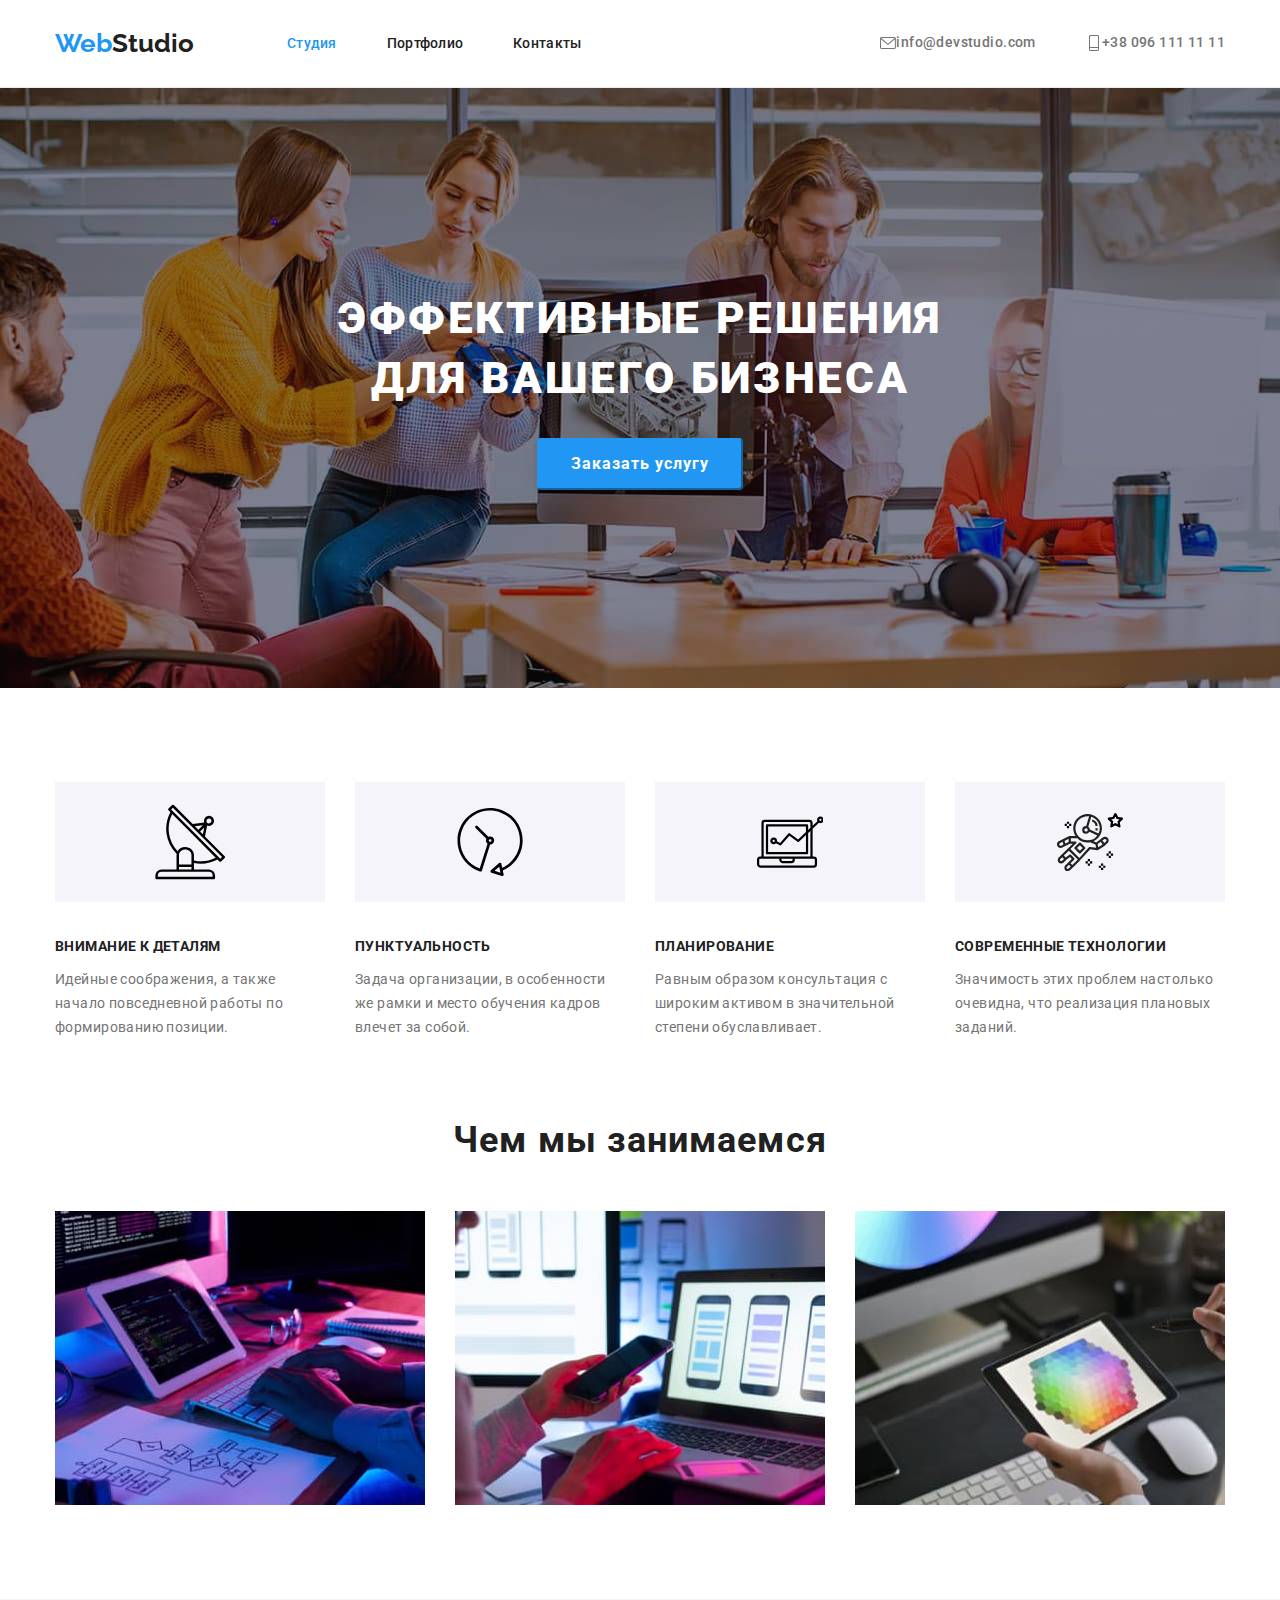
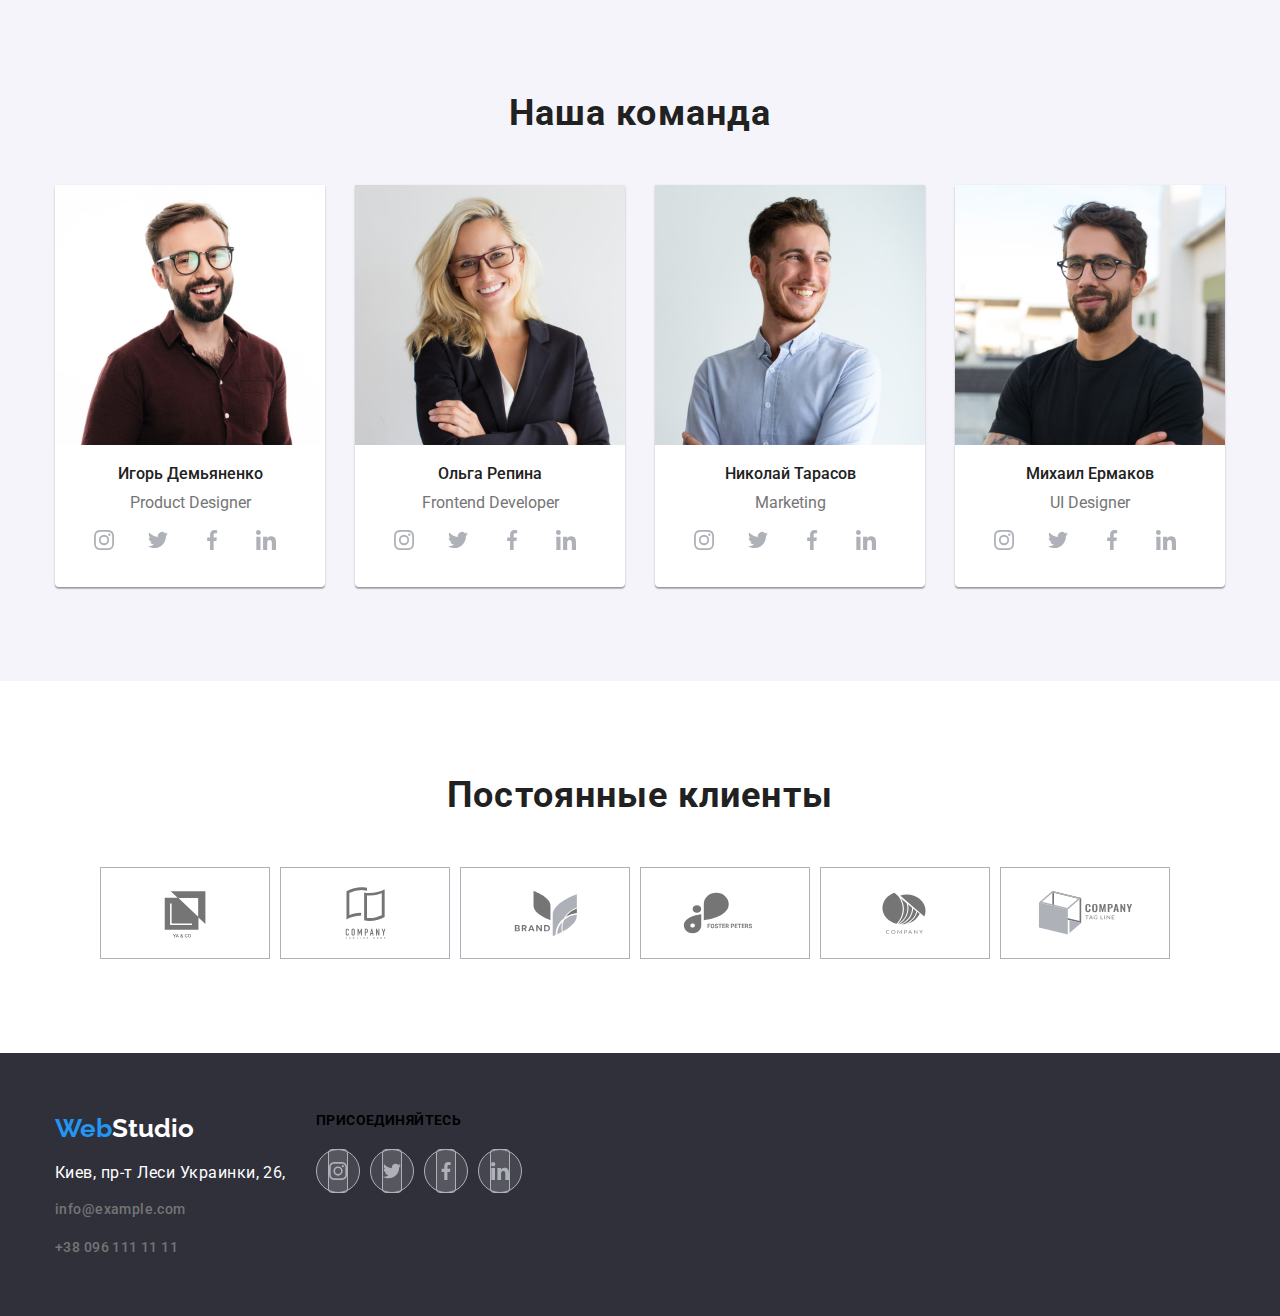
==== index.html @ 7b1c8669 "commit css" ====
<!DOCTYPE html>
<html lang="ru">

<head>
  
    <meta charset="UTF-8">
    <meta http-equiv="X-UA-Compatible" content="IE=edge">
    <meta name="viewport" content="width=>, initial-scale=1.0">
    <title>Студия</title>

    <link href="https://fonts.googleapis.com/css2?family=Raleway:wght@700&family=Roboto:wght@400;500;700;900&display=swap"
        rel="stylesheet">
    <link rel="stylesheet" href="https://cdnjs.cloudflare.com/ajax/libs/modern-normalize/1.0.0/modern-normalize.min.css">
    <link rel="stylesheet" href="./css/style.css">

</head>

<body>
                            

    <header class="header">
        <div class="container header-container">
            <nav class="nav-menu">
                <a class="logo" href=""><span class="logo-web">Web</span class="logo-st">Studio<span></a>
                <ul class="contacts contacts-top">
                    <li class="site-nav-item"> <a class="nav-list-title current" href="./index.html">Студия</a></li>
                    <li class="site-nav-item"> <a class="nav-list-title" href="./portfolio.html">Портфолио</a></li>
                    <li class="site-nav-item"> <a class="nav-list-title" href="">Контакты</a></li>
                </ul>
            </nav>
            <ul class="contacts-top">
                <li class="site-nav-item"><a class="contacts-link" href="e-mail:info@devstudio.com"><svg class="contact-icon" width="16px" height="16px"><use href="./images/symbol-defs.svg#icon-envelope-hover"></use></svg></svg>info@devstudio.com</a>
                </li>
                <li class="site-nav-item"><a class="contacts-link" href="tel:+380961111111"><svg class="contact-icon" width="16px" height="16px"><use href="./images/symbol-defs.svg#icon-phone"></use></svg> +38 096 111 11 11</a></li>
            </ul>
        </div>
    </header>

                                        
    
    <main>
        <section class="solution-col">
            <div class="overlay">
            <div class="container">
        <h1 class="solution">Эффективные решения<br> для вашего бизнеса</h1>
            <button class="btn" type="button">Заказать услугу</button>
            </div>
            </div>
        </section>
                                       

            <section class="section">
         <div class="container">
            <h2 class="visually-hidden">Наши преимущества</h2>
            <ul class="features">
                <li class="features-title"><div class="features-icon"><svg class="customers-icon" width="70" heigth="70">
                    <use href="./images/symbol-defs.svg#icon-vector">
                    </use>
                </svg></div>
                    <h3 class="features-item">Внимание к деталям</h3>
                    <p class="features-text">Идейные соображения, а также начало повседневной работы по формированию позиции.</p>
                </li>
                <li class="features-title"><div class="features-icon"><svg class="customers-icon" width="66" heigth="70">
                        <use href="./images/symbol-defs.svg#icon-vector-1">
                        </use>
                    </svg></div>
                    <h3 class="features-item">Пунктуальность</h3>
                    <p class="features-text">Задача организации, в особенности же рамки и место обучения кадров влечет за собой.</p>
                </li>
                <li class="features-title"><div class="features-icon"><svg class="customers-icon" width="66" heigth="70">
                        <use href="./images/symbol-defs.svg#icon-comp">
                        </use>
                    </svg></div>
                    <h3 class="features-item">Планирование</h3>
                    <p class="features-text">Равным образом консультация с широким активом в значительной степени обуславливает.</p>
                </li>
                <li class="features-title"><div class="features-icon"><svg class="customers-icon" width="66" heigth="70">
                        <use href="./images/symbol-defs.svg#icon-astronaut">
                        </use>
                    </svg></div>
                    <h3 class="features-item">Современные технологии</h3>
                    <p class="features-text">Значимость этих проблем настолько очевидна, что реализация плановых заданий.</p>
                </li>
            </ul>
        </div>
        </section>
        <section class="section work-section">
            <div class="container">
            <h2 class="works-main">Чем мы занимаемся</h2>
            <ul class ="work-list">
                <li class="works-item"><img src="./images/img0.jpeg" alt="картинка работа на клавиатуре" width="370"></li>
                <li class="works-item"><img src="./images/img (01).jpeg" alt="картинка с пультом" width="370"></li>
                <li class="works-item"><img src="./images/img (02).jpeg" alt="картинка с планшетом" width="370"></li>
            </ul>
            </div>
        </section>
        <section class="section team-section">
            <div class="container">
            <h2 class="team-our">Наша команда</h2>
            <ul class ="team">
                
                <li class="team-item card"><img src="./images/foto01.jpeg" alt="Игорь Демьяненко" width="270">
                    <div class="team-title-text">
                    <h3 class="team-title">Игорь Демьяненко</h3>
                    <p class="team-text">Product Designer</p>
                    <ul class="team-sotial social-list">
                        <li class="sotial-item">
                            <a href="" class="sotial-link">
                                <svg class="sotial-icon" width="20" heigth="20">
                                    <use href="./images/symbol-defs.svg#icon-instagram">
                                    </use>
                                </svg>
                            </a>
                        </li>
                        <li class="sotial-item">
                            <a href="" class="sotial-link">
                                <svg class="sotial-icon" width="20" heigth="20">
                                    <use href="./images/symbol-defs.svg#icon-twitter">
                                    </use>
                                </svg>
                            </a>
                        </li><li class="sotial-item">
                            <a href="" class="sotial-link">
                                <svg class="sotial-icon" width="20" heigth="20">
                                    <use href="./images/symbol-defs.svg#icon-facebook">
                                    </use>
                                </svg>
                            </a>
                        </li>
                        <li class="sotial-item">
                            <a href="" class="sotial-link">
                                <svg class="sotial-icon" width="20" heigth="20">
                                    <use href="./images/symbol-defs.svg#icon-linkedin">
                                    </use>
                                </svg>
                            </a>
                        </li>
                    </ul>
                    </div>
                </li>

                <li class="team-item card"><img src="./images/foto02.jpeg" alt="Ольга Репина" width="270">
                    <div class="team-title-text">
                    <h3 class="team-title">Ольга Репина</h3>
                    <p class="team-text">Frontend Developer</p>

                    <ul class="team-sotial list social-list">
                        <li class="sotial-item">
                            <a href="" class="sotial-link">
                                <svg class="sotial-icon" width="20" heigth="20">
                                    <use href="./images/symbol-defs.svg#icon-instagram"></use>
                                </svg>
                            </a>
                        </li>
                        <li class="sotial-item">
                            <a href="" class="sotial-link">
                                <svg class="sotial-icon" width="20" heigth="20">
                                    <use href="./images/symbol-defs.svg#icon-twitter"></use></svg>
                            </a>
                        </li>
                        <li class="sotial-item">
                            <a href="" class="sotial-link">
                                <svg class="sotial-icon" width="20" heigth="20">
                                    <use href="./images/symbol-defs.svg#icon-facebook"></use></svg>
                            </a>
                        </li>
                        <li class="sotial-item">
                            <a href="" class="sotial-link">
                                <svg class="sotial-icon" width="20" heigth="20">
                                    <use href="./images/symbol-defs.svg#icon-linkedin"></use></svg>
                            </a>
                        </li>
                    </ul>
                    </div>
                    </li>
                </li>

                <li class="team-item card"><img src="./images/foto03.jpeg" alt="Николай Тарасов" width="270">
                    <div class="team-title-text">
                    <h3 class="team-title">Николай Тарасов</h3>
                    <p class="team-text">Marketing</p>
                    <ul class="team-sotial list social-list">
                        <li class="sotial-item">
                            <a href="" class="sotial-link">
                                <svg class="sotial-icon" width="20" heigth="20">
                                    <use href="./images/symbol-defs.svg#icon-instagram"></use></svg>
                            </a>
                        </li>
                        <li class="sotial-item">
                            <a href="" class="sotial-link">
                                <svg class="sotial-icon" width="20" heigth="20">
                                    <use href="./images/symbol-defs.svg#icon-twitter">
                                    </use>
                                </svg>
                            </a>
                        </li>
                        <li class="sotial-item">
                            <a href="" class="sotial-link">
                                <svg class="sotial-icon" width="20" heigth="20">
                                    <use href="./images/symbol-defs.svg#icon-facebook">
                                    </use>
                                </svg>
                            </a>
                        </li>
                        <li class="sotial-item">
                            <a href="" class="sotial-link">
                                <svg class="sotial-icon" width="20" heigth="20">
                                    <use href="./images/symbol-defs.svg#icon-linkedin">
                                    </use>
                                </svg>
                            </a>
                        </li>
                    </ul>
                    </div>
                    </li>
                        
                <li class="team-item card"><img src="./images/foto04.jpeg" alt="Михаил Ермаков" width="270">
                    <div class="team-title-text">
                    <h3 class="team-title">Михаил Ермаков</h3>
                    <p class="team-text">UI Designer</p>
                    <ul class="team-sotial list social-list">
                        <li class="sotial-item">
                            <a href="" class="sotial-link">
                                <svg class="sotial-icon" width="20" heigth="20">
                                    <use href="./images/symbol-defs.svg#icon-instagram">
                                    </use>
                                </svg>
                            </a>
                        </li>
                        <li class="sotial-item">
                            <a href="" class="sotial-link">
                                <svg class="sotial-icon" width="20" heigth="20">
                                    <use href="./images/symbol-defs.svg#icon-twitter">
                                    </use>
                                </svg>
                            </a>
                        </li>
                        <li class="sotial-item">
                            <a href="" class="sotial-link">
                                <svg class="sotial-icon" width="20" heigth="20">
                                    <use href="./images/symbol-defs.svg#icon-facebook">
                                    </use>
                                </svg>
                            </a>
                        </li>
                        <li class="sotial-item">
                            <a href="" class="sotial-link">
                                <svg class="sotial-icon" width="20" heigth="20">
                                    <use href="./images/symbol-defs.svg#icon-linkedin">
                                    </use>
                                </svg>
                            </a>
                        </li>
                    </ul>
                    </div>
                    </li>
                </li>
                 </ul>
            </div>
        </section>

                                    

        <section class="section">
            <div class="container">
                <h2 class="customers-title">Постоянные клиенты</h2>
            <ul class="customers-list">
       <li class="customers-item">
                <a href="" class="customers-link">
                    <svg class="customers-icon" width="106" heigth="60">
                        <use href="./images/symbol-defs.svg#icon-logo">
                        </use>
                    </svg>
                </a>
            </li>
    <li class="customers-item">
        <a href="" class="customers-link">
            <svg class="customers-icon" width="106" heigth="60">
                <use href="./images/symbol-defs.svg#icon-logo-5">
                </use>
            </svg>
        </a>
    </li>
            <li class="customers-item">
                <a href="" class="customers-link">
                    <svg class="costomers-icon" width="106" height="60">
                        <use href="./images/symbol-defs.svg#icon-logo-2"></use>
                    </svg>
                </a>
            </li>
        </li>
        <li class="customers-item">
                            <a href="" class="customers-link">
                                <svg class="customers-icon" width="106" heigth="60">
                                    <use href="./images/symbol-defs.svg#icon-logo-3">
                                    </use>
                                </svg>
                            </a>
                        </li>
                        <li class="customers-item">
                            <a href="" class="customers-link">
                                <svg class="customers-icon" width="106" heigth="60">
                                    <use href="./images/symbol-defs.svg#icon-logo-4">
                                    </use>
                                </svg>
                            </a>
                        </li>
                        <li class="customers-item">
                            <a href="" class="customers-link">
                                <svg class="customers-icon" width="106" heigth="60">
                                    <use href="./images/symbol-defs.svg#icon-logo-1">
                                    </use>
                                </svg>
                            </a>
                        </li>
                       
                    </ul>
                    </div>
                    </li>
                </li>
                 </ul>
        </li>
        
        </li>
        
        </li>
            </ul>
        </div>
    </section>
    </main>
                                         

 <footer class="footer">
        <div class="container footer-section">
            <div>
            <a class="logo-bottom" href=""><span class="logo-web">Web</span><span class="logo-st">Studio</span></a>
        <address>
        <ul>
            <li class="logo-booton-adress"><a class="contacts-address" href="Киев, пр-т Леси Украинки, 26">Киев, пр-т Леси Украинки, 26,</a></li>
            <li class="logo-booton-adress"><a class="contacts-link" href="mailto:info@example.com">info@example.com</a></li>
            <li class="logo-booton-adress"><a class="contacts-tel"href="tel:+38096111111">+38 096 111 11 11</a></li>
        </ul>
        </address>
        </div>
        <div class="join">
                <h3 class="join-p">присоединяйтесь</h3>
            <ul class="join-list">
                <li class="join-item">
                    <a href="./index.html" class="join-link">
                        <svg class="join-icon" width="20" heigth="20">
                            <use href="./images/symbol-defs.svg#icon-instagram">
                            </use>
                        </svg>
                    </a>
                </li>
                <li class="join-item">
                    <a href="./index.html" class="join-link">
                        <svg class="join-icon" width="20" heigth="20">
                            <use href="./images/symbol-defs.svg#icon-twitter">
                            </use>
                        </svg>
                    </a>
                </li>
                <li class="join-item">
                    <a href="./index.html" class="join-link">
                        <svg class="join-icon" width="20" heigth="20">
                            <use href="./images/symbol-defs.svg#icon-facebook">
                            </use>
                        </svg>
                    </a>
                </li>
                <li class="join-item">
                    <a href="./index.html" class="join-link">
                        <svg class="join-icon" width="20" heigth="20">
                            <use href="./images/symbol-defs.svg#icon-linkedin">
                            </use>
                        </svg>
                    </a>
                </li>
            </ul>
        </div>
        </div>
    </footer>
</body>

</html>
---- css/style.css ----
:root {
  --main-text-color: #757575;
  --main-bg-color: #ffffff;
  --accent-color: #2196f3;
  --main-title-color: #212121;
}
body {
  font-family: 'Roboto', sans-serif;
}
p,
h1,
h2,
h3,
h4,
h5,
h6 {
  margin: 0;
}
p {
  color: #757575;
  margin-bottom: 0;
}
h3 {
  font-size: 700;
  color: #212121;
  margin-bottom: 0;
}
ul {
  list-style: none;
  margin: 0;
  padding: 0;
}
button {
  cursor: pointer;
}
img {
  display: block;
  max-width: 100%;
  height: auto;
}
a {
  text-decoration: none;
}
li {
  list-style: none;
}
address {
  font-style: normal;
}
.section {
  padding-top: 94px;
  padding-bottom: 94px;
}
.visually-hidden {
  position: absolute;
  width: 1px;
  height: 1px;
  margin: -1px;
  border: 0;
  padding: 0;
  white-space: nowrap;
  clip-path: inset(100%);
  clip: rect(0 0 0 0);
  overflow: hidden;
}
.container {
  width: 1200px;
  padding-left: 15px;
  padding-right: 15px;
  margin: 0 auto;
}
.logo {
  display: block;
  margin-right: 93px;
  padding-bottom: 32px 0;
  font-family: 'Raleway', normal;
  font-weight: 700;
  font-size: 26px;
  line-height: 1.19;
  color: var(--main-title-color);
}
.logo-web {
  font-weight: 700;
  font-size: 26px;
  line-height: 1.19;
  color: var(--accent-color);
  font-family: 'Raleway', normal;
}
.logo-st {
  font-weight: 700;
  font-size: 26px;
  line-height: 1.19;
  color: var(--accent-color);
  font-family: 'Raleway', normal;
  color: var(--main-bg-color);
}
.logo-list-title {
  font-weight: 500;
  font-size: 14px;
  line-height: ;
  color: var(--main-text-color);
}
.logo-booton{
  margin-top: 20px;
}
.logo-booton-adress{
  margin-top: 20px;
}
.footer{
  align-items: baseline;
}
.footer-contacts {
  color: var(--main-text-color);
  background: #2f303a;
}
.footer-section {
display: flex;
}
.contacts {
  box-sizing: border-box;
  color: var(--main-text-color);
  font-weight: 500;
  font-size: 14px;
  line-height: 1.7;
}
.contacts:hover {
  color: var(--main-text-color);
}
.contacts:focus {
  color: var(--main-bg-color);
}
.contacts-address {
  font-size: 14pxg
  line-height: 1.7;
  letter-spacing: 0.03em;
  color: var(--main-bg-color);
}
.contacts-link {
   display: flex;
  margin-left: auto;
  list-style: none;
  font-weight: 500;
  font-size: 14px;
  line-height: 1.14;
  letter-spacing: 0.03em;
  color: var(--main-text-color);
}
.contacts-link:hover {
  color: var(--accent-color);
  
}
.contacts-link .contacts-icon:hover{
  color: var(--accent-color)
}
.contacts-link-top{
  font-weight: 500;
  font-size: 14px;
  line-height: 1.14;
  letter-spacing: 0.03em;
  color: var(--main-text-color);
}
.contacts-link-top:hover{
color: var(--accent-color);
}
.contacts-link-top{
  width: 16px;
  height: 12px;
  display: block;
  margin-left:10px;
  display: inline-flex;
  justify-content:start;

}
.contacts-tel{
  font-weight: 500;
  font-size: 14px;
  line-height: 1.14;
  letter-spacing: 0.03em;
  color: var(--main-text-color);
}
.contacts-tel:hover{
  color: var(--accent-color);
}
.contacts-tel-top{
  font-weight: 500;
  font-size: 14px;
  line-height: 1.14;
  letter-spacing: 0.03em;
  color: var(--main-text-color);
}
.contacts-tel-top:hover{
  color: var(--accent-color);
}
.contacts-tel-top{
  content: "";
  width: 20px;
  height: 20px;
  display: inline-flex;

}
.contacts-top {
  margin-left: auto;
  display: flex;
  align-items: center;
}
.contacts-item {
  margin-right: 50px;
  font-weight: 500;
  font-size: 14px;
  line-height: 1.14;
  letter-spacing: 0.02em;
  color: var(--main-title-color);
}
.contacts-item:not(:last-child){
  margin-right: 50px;}
.header {
  display: flex;
  border-bottom: 1px solid #ececec;
}
.contacts-icon{
  margin-right: 10px;
}
.header-contacts {
  margin-left: auto;
}
.header-container {
  display: flex;
  align-items: center;
}
.solution-col {
  max-width: 1600px;
  background: #2f303a;
}
.solution {
  font-weight: 900;
  font-size: 44px;
  line-height: 60px;
  text-align: center;
  letter-spacing: 0.06em;
  text-transform: uppercase;
  padding-top: 200px;
  color: #ffffff;
  margin-bottom: 30px;
  color: var(--main-bg-color);
}

.footer-contacts {
  width: 1600px;
  height: 252px;
  left: 0px;
  top: 1628px;
}
.features {
  display: flex;
  justify-content: center;
}
.features-title:not(:last-child) {
  margin-right: 30px;
}
.features-title{
  display: inline-block;
  height: 120px;
  line-height: 1.7;
  color: var(--main-title-color);
  background-color:rgba(245, 244, 250, 1);
  margin-bottom: 30px;
}
.features-item {
  display: inline-block;
  font-weight: 700;
  font-size: 14px;
  line-height: 1.7;
  letter-spacing: 0.03em;
  margin-bottom: 10px;
  text-transform: uppercase;
  color: var(--main-title-color);
}
.features-text {
  display: inline-block;
  font-size: 14px;
  line-height: 1.7;
  letter-spacing: 0.03em;
  color: var(--main-text-color);
}
.features-icon{
  background-color: #f5f4fa;
  margin-bottom: 30px;
  width: 270px;
  height: 120px;
  border-radius: 4px;
  display: flex;
  justify-content: center;
  align-items: center;
}
.features-icon::not(:last-child){
  margin-right: 30px;
}
.work-text {
  font-weight: 700;
  font-size: 36px;
  line-height: 1.16;
  color: var(--main-title-color);
}
.works-main {
  margin-bottom: 50px;
  font-weight: 700;
  font-size: 36px;
  line-height: 1.16;
  text-align: center;
  letter-spacing: 0.03em;
  color: var(--main-title-color);
}
.work-section {
  margin-top: 94px;
  padding-top: 0px;
}
.work-list {
  display: flex;
}
.works-item:not(:last-child) {
  margin-right: 30px;
}
.team {
  
  display: flex;
}
.team-item:not(:last-child) {
  margin-right: 30px;
}
.team-item {
  flex-basis: calc((100% - 90px) / 4);
  text-align: center;
  background-color: #ffffff;
  box-shadow: 0px 1px 3px rgba(0, 0, 0, 0.12), 0px 1px 1px rgba(0, 0, 0, 0.14), 0px 2px 1px rgba(0, 0, 0, 0.2);
border-radius: 0px 0px 4px 4px;

}
.team-our {
  font-weight: 700;
  font-size: 36px;
  line-height: 1.16;
  text-align: center;
  letter-spacing: 0.03em;
  margin-bottom: 50px;
  color: var(--main-title-color);
}
.team-title {
  color: var(--main-title-color);
  font-weight: 500;
  font-size: 16px;
  line-height: 1.18;
  margin-bottom: 10px;
}
.card-text {
  margin-top: 20px;
}
.team-text {
  color: var(--main-text-color);
  font-size: 16px;
  line-height: 1.18;
}
.team-section {
  background: #f5f4fa;
}
.team-title-text {
  margin-top: 20px;
}
.nav {
  display: flex;
  justify-content: center;
  margin-bottom: 50px;
}
.filter {
  display: flex;
  justify-content: center;
  margin-bottom: 50px;
}
.nav-menu {
  display: flex;
  align-items: center;
}
.nav-list {
  latter-spacing: 0.03em;
}
.nav-list-item {
  font-weight: 500;
  font-size: 16px;
  line-height: 1.14;
  color: var(--accent-color);
}
.nav-list-title {
  display: block;
  font-weight: 500;
  padding: 32px 0;
  font-size: 14px;
  line-height: 1.62;
  letter-spacing: 0.02em;
  color: var(--main-title-color);
}
.nav-list-title:hover {
  color: var(--accent-color);
}
.nav-list-title.current {
  color: var(--accent-color);
}
.btn {
  display: flex;
  margin: auto;
  text-align: center;
  position: center;
  display: flex;
  align-items: center;
  text-align: center;
  letter-spacing: 0.06em;
  padding: 10px 32px;
  border-radius: 4px;
  background-color: #2196f3;
  color: white;
  text-decoration: none;
  border-color: var(--accent-color);
  box-shadow: 0px 4px 4px rgba(0, 0, 0, 0.15);
  font-weight: 700;
  font-size: 16px;
  line-height: 1.8;
}
.btn:hover {
  background-color: var(--accent-color);
}

.nav-button-item {
  font-weight: 500;
  font-size: 16px;
  line-height: 1.62;
  letter-spacing: 0.03em;
  text-transform: none;
  outline: none;
  border: navajowhite;
  padding: 6px 22px;
  cursor: pointer;
  border-radius: 4px;
  background: #f5f4fa;
}
.nav-button-item:hover {
  background-color: var(--accent-color);
  color: var(--main-bg-color);
  box-shadow: 0px 3px 1px rgba(0, 0, 0, 0.1), 0px 1px 2px rgba(0, 0, 0, 0.08),
    0px 2px 2px rgba(0, 0, 0, 0.12);
}
.nav-title:not(:last-child) {
  margin-right: 8px;
}
.nav-cont{
  display: flex;
  margin-left: auto;
  list-style: none;
  letter-spacing: 0.02em;
  font-weight: 500;
  font-size: 14px;
  line-height: 1.14;
}
.nav-cont .site-nav-item+ .site-nav-itemf {
  margin-left: 30px;
}
.nav-contact {
  display: flex;
  color: var(--secondary-text-color);
  text-decoration: none;
}
}
.site-nav-item {
  display: flex;
  text-decoration: none;
  font-weight: 500;
  font-size: 14px;
  line-height: 1.14;
  letter-spacing: 0.02em;
  color: var(--main-title-color);
}
.site-nav-item:not(:last-child) {
  margin-right: 50px;
}
.site-nav {
  margin-left: auto;
  display: flex;
  align-items: center;
}
.project {
  margin-left: -30px;
  margin-top: -30px;
  display: flex;
  flex-wrap: wrap;
}
.project .project-item {
  margin-left: 30px;
  margin-top: 30px;
  flex-basis: calc(100% / 3 - 30px);
}
.item {
  font-weight: 700;
  font-size: 18px;
  line-height: 1.87;
  letter-spacing: 0.06em;
  color: var(--main-title-color);
  margin-bottom: 4px;
}

.item * {
  outline: solid #757575;
}
.text {
  font-size: 16px;
  line-height: 1.87;
  letter-spacing: 0.03em;
  color: var(--main-text-color);
}
.footer {
  background: #2f303a;
  padding: 60px 0;
}
.overlay{
  max-width: 1600px;
  height: 600px;
  border-color: rgba(47, 48, 58, 0.4);
  background-image: linear-gradient(
      rgba(47, 48, 58, 0.1),
      rgba(47, 48, 58, 0.1)
    ),
    url(../images/overlay.jpeg);
  background-repeat: no-repeat;
  background-size: cover;
  background-position: center;
}
.customers{
  

}
.customers-title{
  margin-bottom: 50px;
  font-weight: 700;
  font-size: 36px;
  line-height: 1.16;
  text-align: center;
  letter-spacing: 0.03em;
  margin-bottom: 50px;
  color: var(--main-title-color);
}
.sotial-item{
  width: 44px;
  height: 44px;
  margin-right: 10px;
}
.customers-icon{
  justify-self: center;
}
.customers-list{
  
}
.sotial-item:last-child{
   margin-right: 10px;
}
.sotial-link{
  color: rgba(175, 177, 184, 1);
  width: 100%;
  height: 100%;
  background:var(--main-bg-color);
  border-radius: 50%;
  display: flex;
  align-items: center;
  justify-content: center;
}
.sotial-link:hover, .sotial-link:focus{
  background-color: var(--accent-color);
}
.sotial-icon{
fill:currentColor;
}
.sotial-link:hover, .sotial-link:focus{
  fill: var(--accent-color);
}
.sotial-link{
  width: 100%;
  height: 100%;
  background-color: var(--main-bg-color);
  border-radius: 50%;
  display: flex;
  align-items: center;
  justify-content: center;
  color: rgba(175, 177, 184, 1);
  padding-top: 10px;
}

.social-list{
  display: flex;
  justify-content: center;
}
.team-sotial {
  display: flex;
  justify-content: center;
  margin-bottom: 30px;
}
.customers-list{
list-style: none;
display: flex;
justify-content: center;
}
.customers-item{
  align-items: center;
  border-color: rgba(47, 48, 58, 0.4);
  border: 1px solid #afb1b8;
  border-style: solid;
  width: 170px;
  height: 92px;
  margin-right: 10px;
}
.customers-item:not(:last-child){
   margin-right: 10px;
}
.customers-link{
  fill: var(--main-text-color);
}
.customers-link{
  width: 170px;
  height: 92px;
  display: flex;
  color: var(--main-text-color);
  align-items: center;
  justify-content: center;
  border-radius: 4px;
}
.icon{
  margin-right: 10px;
}
.costomers-icon{
   fill:currentColor;
}
.customers-link :hover,.costomers-icon:focus{
  background-color: var(--accent-color);
}
.join{
  margin-left: 30px;
}
.join-item{
width: 44px;
height: 44px;
margin-right: 10px;
}
.join-link:hover, .join-link:focus{
  fill: #2196f3;
}
.join-link{
height: 44px;
background-color: rgba(255, 255, 255, 0.1);
display: flex;
align-items: center;
justify-content: center;
border-radius: 50%;
display: flex;
border: 1px solid #afb1b8;
align-items: center;
justify-content: center;
border-radius: 4px;

}
.join-list{
 display: flex;
 justify-content: center;
}
.join-icon{
fill: currentColor;
}
.join-icon:hover, .join-link:focus{
  background-color: var(--accent-color);
}
.join-icon{
height: 44px;
background-color: rgba(255, 255, 255, 0.1);
display: flex;
align-items: center;
justify-content: center;
border-radius: 50%;
display: flex;
border: 1px solid #afb1b8;
align-items: center;
justify-content: center;
border-radius: 4px;
}
.join-icon{
fill: currentColor;
}
.join-link:hover, .join-link:focus{
background-color: var(--accent-color);
color: #ffffff ;
}
.join-link{
  fill: currentColor;
}
.join-link{
  color: rgba(175, 177, 184, 1);
  border-radius: 50%;
}

.join-p{
margin-bottom: 20px;
color: var(--text-bg-color);
font-weight: 700;
font-size: 14px;
line-height: 1.14;
letter-spacing: 0.03em;
text-transform: uppercase;
}

.contact-icon{
  fill: currentColor;
}
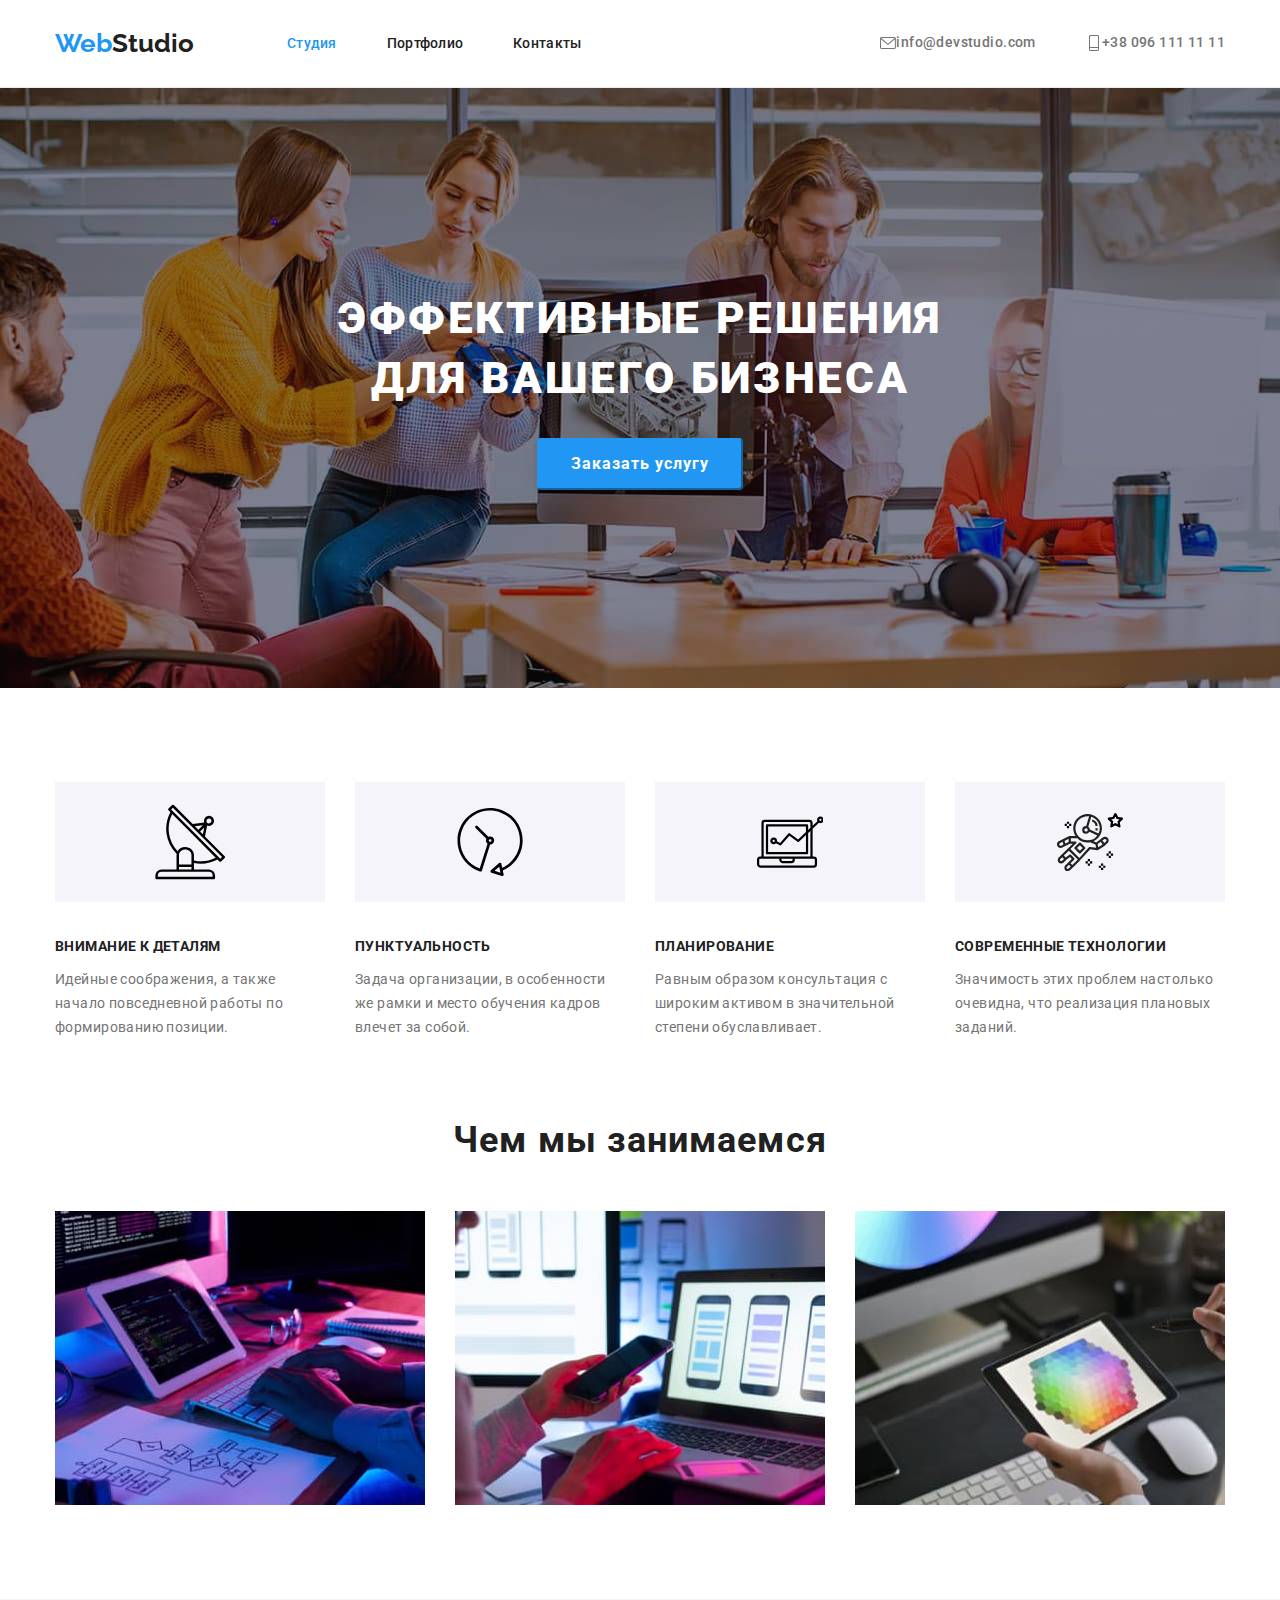
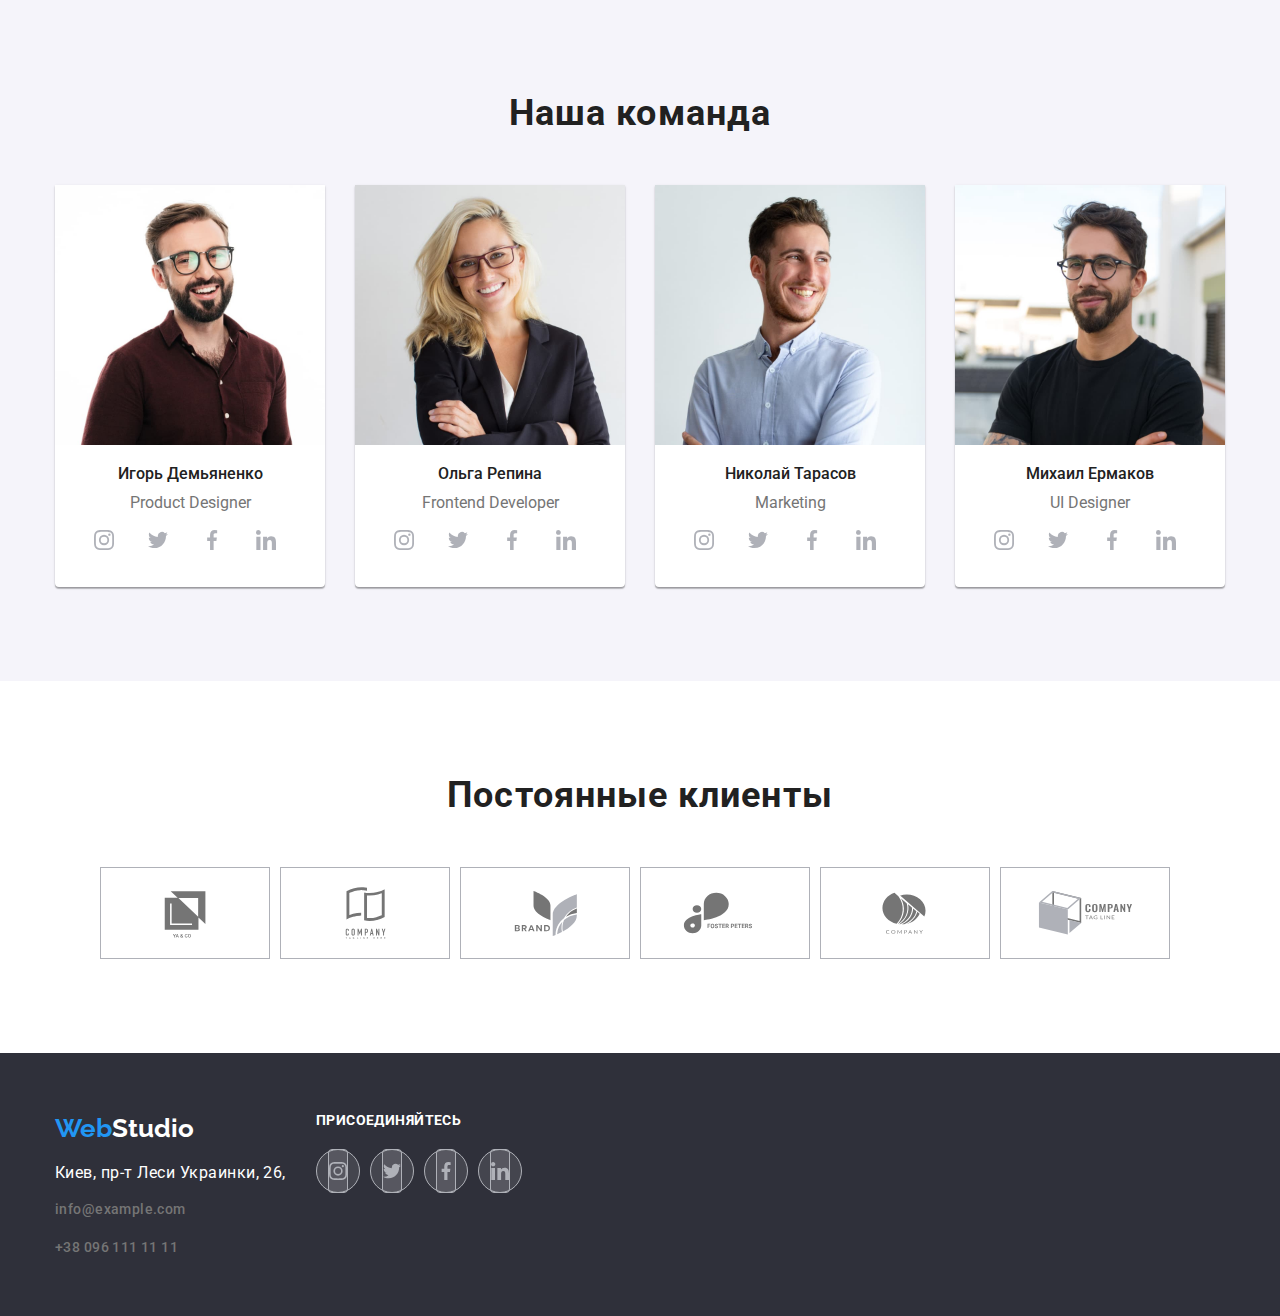
==== commit 86841f7b: "commit css" ====
--- a/index.html
+++ b/index.html
@@ -343,7 +343,7 @@
         </address>
         </div>
         <div class="join">
-                <h3 class="join-p">присоединяйтесь</h3>
+                <h2 class="join-p">присоединяйтесь</h2>
             <ul class="join-list">
                 <li class="join-item">
                     <a href="./index.html" class="join-link">
--- a/css/style.css
+++ b/css/style.css
@@ -46,6 +46,9 @@
 }
 address {
   font-style: normal;
+}
+h2{
+  color:var(--main-bg-color);
 }
 .section {
   padding-top: 94px;
@@ -320,13 +323,14 @@
 .works-item:not(:last-child) {
   margin-right: 30px;
 }
-.team {
-  
-  display: flex;
-}
+.team {  
+display: flex;
+}
+
 .team-item:not(:last-child) {
   margin-right: 30px;
 }
+
 .team-item {
   flex-basis: calc((100% - 90px) / 4);
   text-align: center;
@@ -485,12 +489,14 @@
   align-items: center;
 }
 .project {
+  margin-bottom: 94px;
   margin-left: -30px;
   margin-top: -30px;
   display: flex;
   flex-wrap: wrap;
 }
 .project .project-item {
+  box-shadow: 0px 1px 1px rgba(0, 0, 0, 0.12), 0px 4px 4px rgba(0, 0, 0, 0.06), 1px 4px 6px rgba(0, 0, 0, 0.16);
   margin-left: 30px;
   margin-top: 30px;
   flex-basis: calc(100% / 3 - 30px);
@@ -502,12 +508,15 @@
   letter-spacing: 0.06em;
   color: var(--main-title-color);
   margin-bottom: 4px;
+  margin-left: 24px;
 }
 
 .item * {
   outline: solid #757575;
 }
 .text {
+  margin-left: 24px;
+  margin-bottom: 20px;
   font-size: 16px;
   line-height: 1.87;
   letter-spacing: 0.03em;
@@ -633,9 +642,6 @@
 .costomers-icon{
    fill:currentColor;
 }
-.customers-link :hover,.costomers-icon:focus{
-  background-color: var(--accent-color);
-}
 .join{
   margin-left: 30px;
 }
@@ -701,7 +707,6 @@
 
 .join-p{
 margin-bottom: 20px;
-color: var(--text-bg-color);
 font-weight: 700;
 font-size: 14px;
 line-height: 1.14;
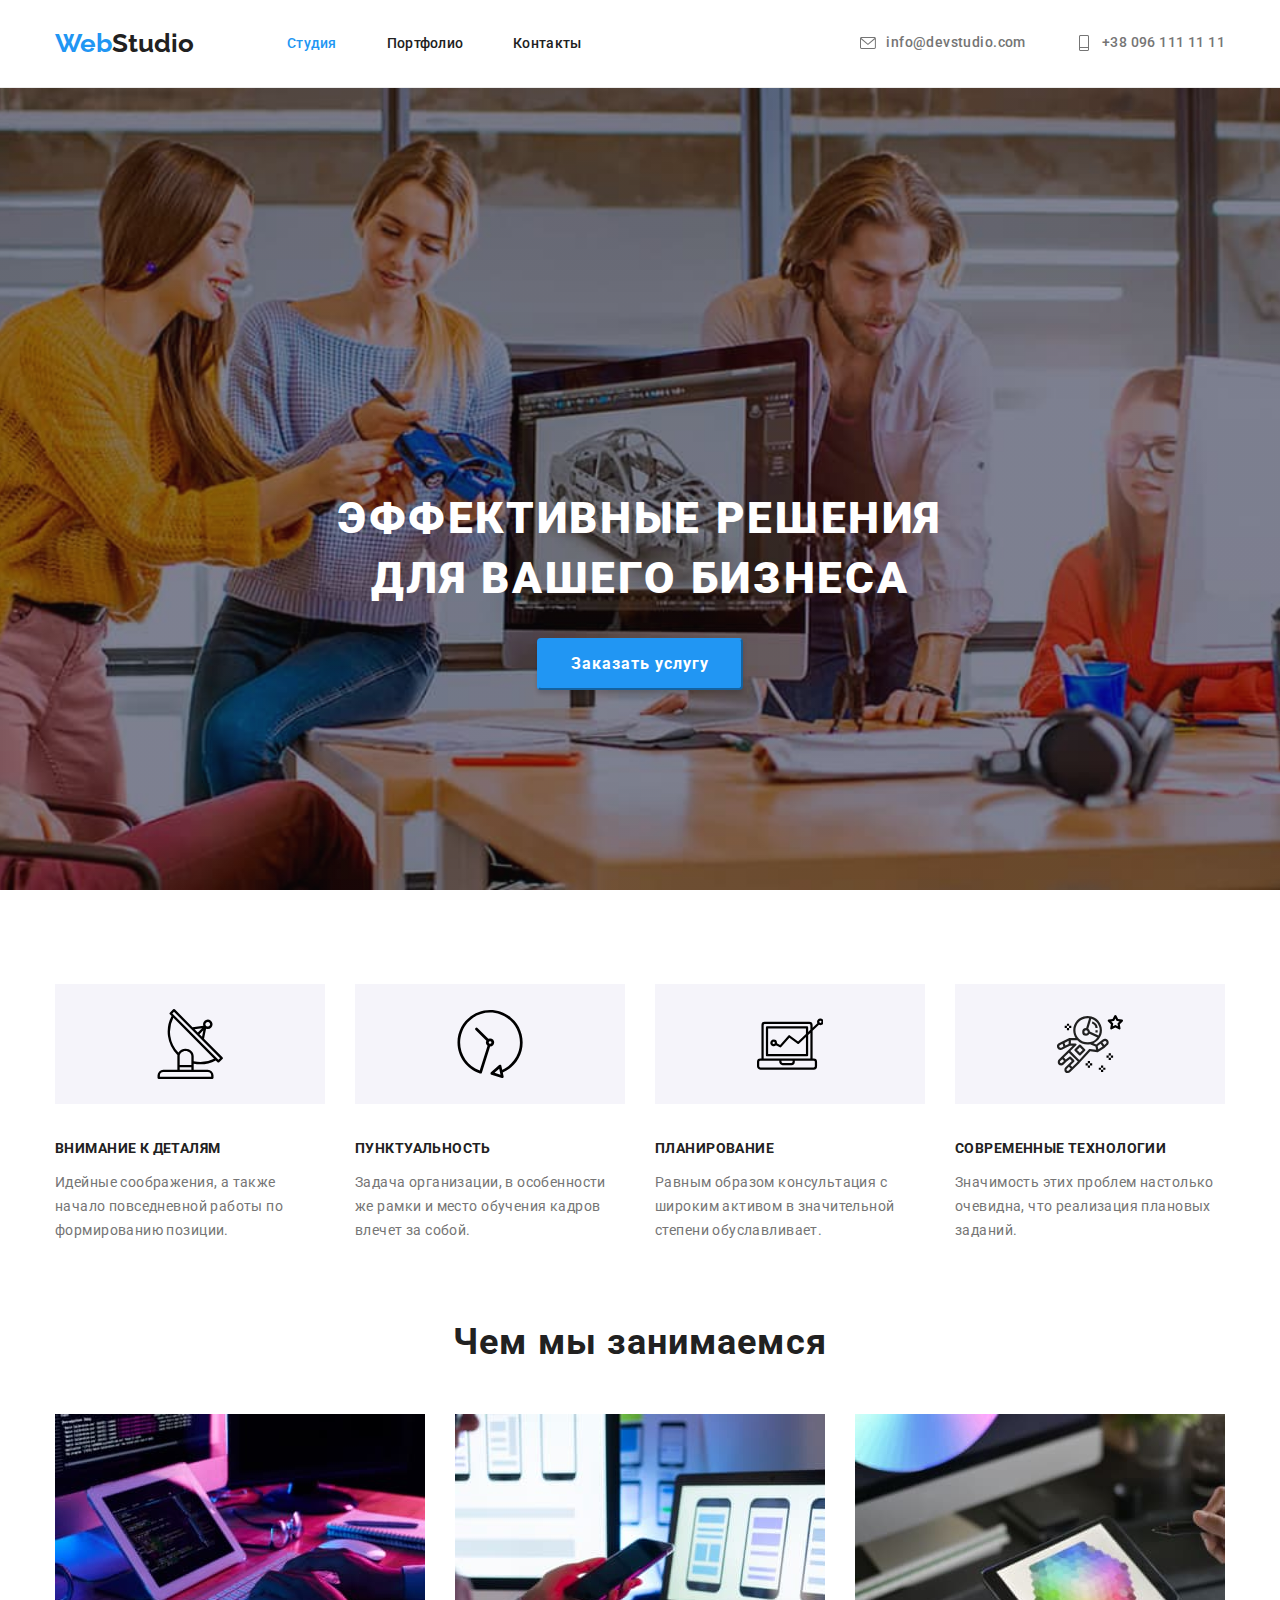
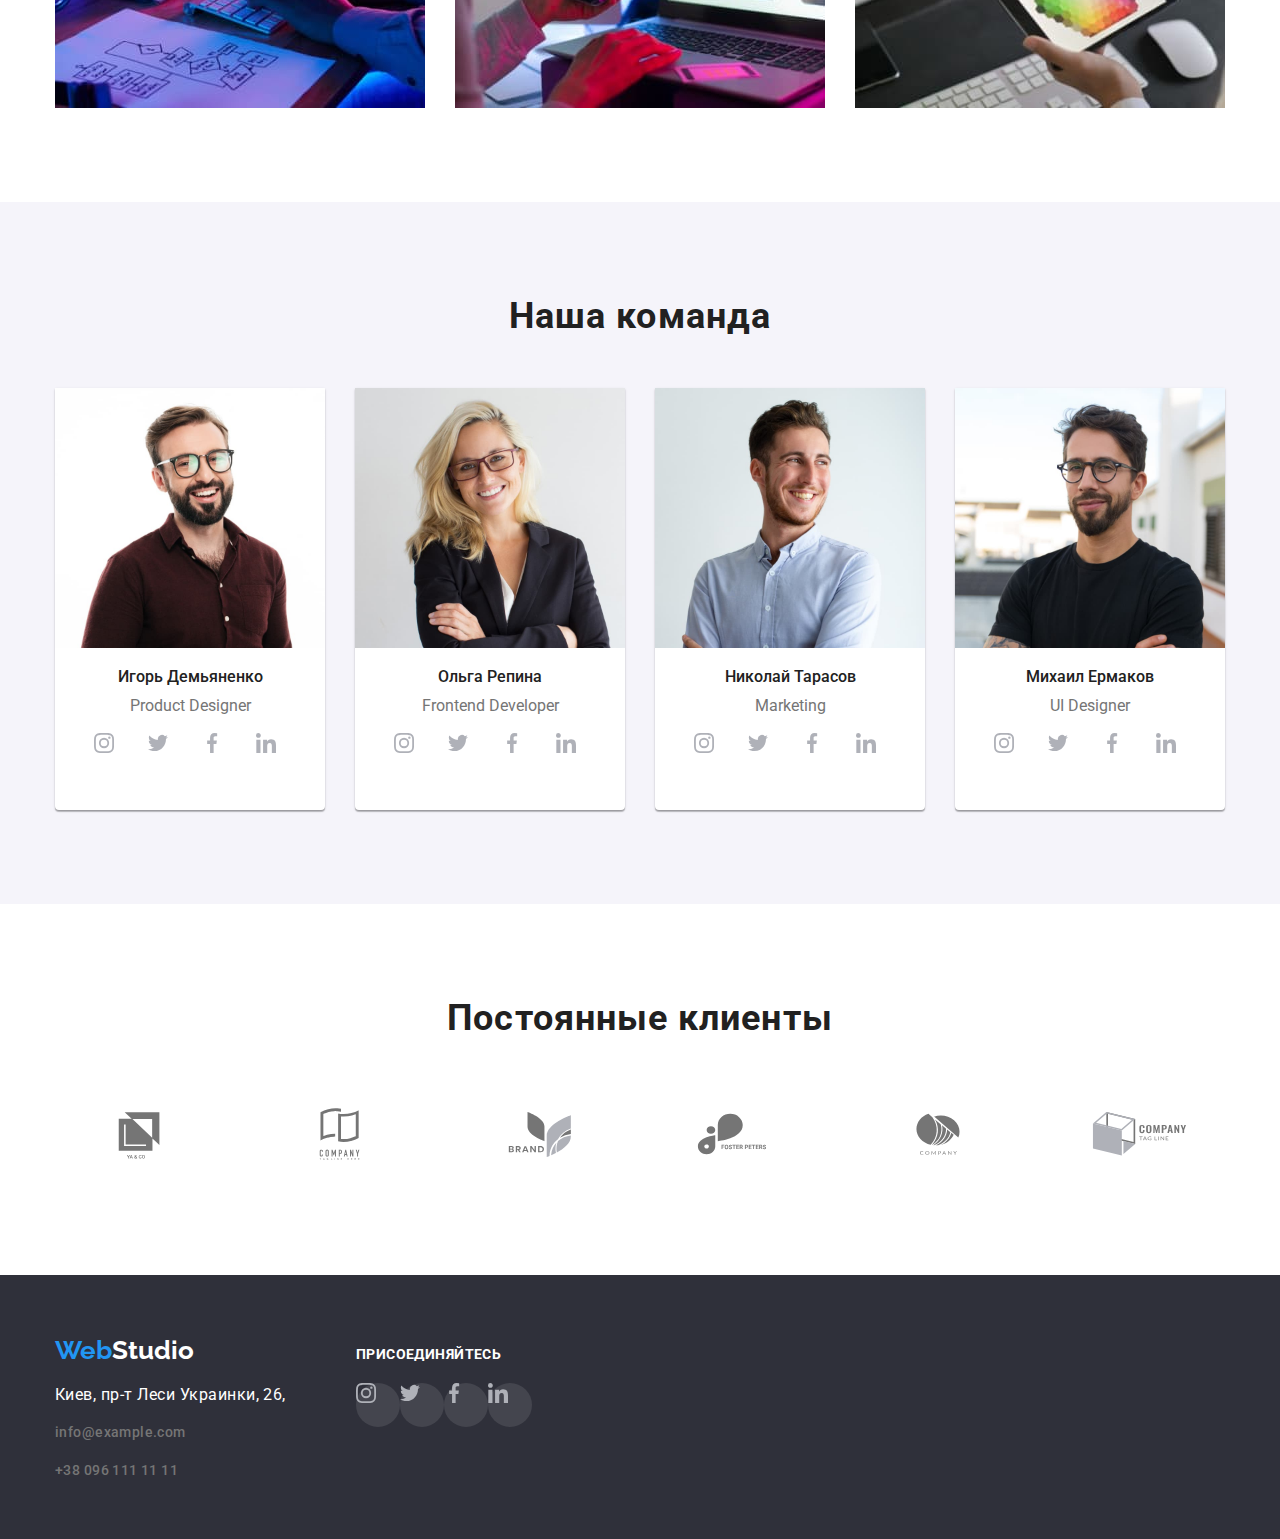
==== commit c40514d8: "commit  change" ====
--- a/index.html
+++ b/index.html
@@ -40,12 +40,10 @@
     
     <main>
         <section class="solution-col">
-            <div class="overlay">
             <div class="container">
         <h1 class="solution">Эффективные решения<br> для вашего бизнеса</h1>
             <button class="btn" type="button">Заказать услугу</button>
             </div>
-            </div>
         </section>
                                        
 
@@ -53,28 +51,28 @@
          <div class="container">
             <h2 class="visually-hidden">Наши преимущества</h2>
             <ul class="features">
-                <li class="features-title"><div class="features-icon"><svg class="customers-icon" width="70" heigth="70">
+                <li class="features-title"><div class="features-icon"><svg class="customers-icon" width="70" height="70">
                     <use href="./images/symbol-defs.svg#icon-vector">
                     </use>
                 </svg></div>
                     <h3 class="features-item">Внимание к деталям</h3>
                     <p class="features-text">Идейные соображения, а также начало повседневной работы по формированию позиции.</p>
                 </li>
-                <li class="features-title"><div class="features-icon"><svg class="customers-icon" width="66" heigth="70">
+                <li class="features-title"><div class="features-icon"><svg class="customers-icon" width="66" height="70">
                         <use href="./images/symbol-defs.svg#icon-vector-1">
                         </use>
                     </svg></div>
                     <h3 class="features-item">Пунктуальность</h3>
                     <p class="features-text">Задача организации, в особенности же рамки и место обучения кадров влечет за собой.</p>
                 </li>
-                <li class="features-title"><div class="features-icon"><svg class="customers-icon" width="66" heigth="70">
+                <li class="features-title"><div class="features-icon"><svg class="customers-icon" width="66" height="70">
                         <use href="./images/symbol-defs.svg#icon-comp">
                         </use>
                     </svg></div>
                     <h3 class="features-item">Планирование</h3>
                     <p class="features-text">Равным образом консультация с широким активом в значительной степени обуславливает.</p>
                 </li>
-                <li class="features-title"><div class="features-icon"><svg class="customers-icon" width="66" heigth="70">
+                <li class="features-title"><div class="features-icon"><svg class="customers-icon" width="66" height="70">
                         <use href="./images/symbol-defs.svg#icon-astronaut">
                         </use>
                     </svg></div>
@@ -114,14 +112,14 @@
                         </li>
                         <li class="sotial-item">
                             <a href="" class="sotial-link">
-                                <svg class="sotial-icon" width="20" heigth="20">
+                                <svg class="sotial-icon" width="20" height="20">
                                     <use href="./images/symbol-defs.svg#icon-twitter">
                                     </use>
                                 </svg>
                             </a>
                         </li><li class="sotial-item">
                             <a href="" class="sotial-link">
-                                <svg class="sotial-icon" width="20" heigth="20">
+                                <svg class="sotial-icon" width="20" height="20">
                                     <use href="./images/symbol-defs.svg#icon-facebook">
                                     </use>
                                 </svg>
@@ -129,7 +127,7 @@
                         </li>
                         <li class="sotial-item">
                             <a href="" class="sotial-link">
-                                <svg class="sotial-icon" width="20" heigth="20">
+                                <svg class="sotial-icon" width="20" height="20">
                                     <use href="./images/symbol-defs.svg#icon-linkedin">
                                     </use>
                                 </svg>
@@ -267,7 +265,7 @@
             <ul class="customers-list">
        <li class="customers-item">
                 <a href="" class="customers-link">
-                    <svg class="customers-icon" width="106" heigth="60">
+                    <svg class="customers-icon" width="106" height="60">
                         <use href="./images/symbol-defs.svg#icon-logo">
                         </use>
                     </svg>
@@ -275,7 +273,7 @@
             </li>
     <li class="customers-item">
         <a href="" class="customers-link">
-            <svg class="customers-icon" width="106" heigth="60">
+            <svg class="customers-icon" width="106" height="60">
                 <use href="./images/symbol-defs.svg#icon-logo-5">
                 </use>
             </svg>
@@ -291,7 +289,7 @@
         </li>
         <li class="customers-item">
                             <a href="" class="customers-link">
-                                <svg class="customers-icon" width="106" heigth="60">
+                                <svg class="customers-icon" width="106" height="60">
                                     <use href="./images/symbol-defs.svg#icon-logo-3">
                                     </use>
                                 </svg>
@@ -299,7 +297,7 @@
                         </li>
                         <li class="customers-item">
                             <a href="" class="customers-link">
-                                <svg class="customers-icon" width="106" heigth="60">
+                                <svg class="customers-icon" width="106" height="60">
                                     <use href="./images/symbol-defs.svg#icon-logo-4">
                                     </use>
                                 </svg>
@@ -307,7 +305,7 @@
                         </li>
                         <li class="customers-item">
                             <a href="" class="customers-link">
-                                <svg class="customers-icon" width="106" heigth="60">
+                                <svg class="customers-icon" width="106" height="60">
                                     <use href="./images/symbol-defs.svg#icon-logo-1">
                                     </use>
                                 </svg>
@@ -347,7 +345,7 @@
             <ul class="join-list">
                 <li class="join-item">
                     <a href="./index.html" class="join-link">
-                        <svg class="join-icon" width="20" heigth="20">
+                        <svg class="join-icon" width="20" height="20">
                             <use href="./images/symbol-defs.svg#icon-instagram">
                             </use>
                         </svg>
@@ -355,7 +353,7 @@
                 </li>
                 <li class="join-item">
                     <a href="./index.html" class="join-link">
-                        <svg class="join-icon" width="20" heigth="20">
+                        <svg class="join-icon" width="20" height="20">
                             <use href="./images/symbol-defs.svg#icon-twitter">
                             </use>
                         </svg>
@@ -363,7 +361,7 @@
                 </li>
                 <li class="join-item">
                     <a href="./index.html" class="join-link">
-                        <svg class="join-icon" width="20" heigth="20">
+                        <svg class="join-icon" width="20" height="20">
                             <use href="./images/symbol-defs.svg#icon-facebook">
                             </use>
                         </svg>
@@ -371,7 +369,7 @@
                 </li>
                 <li class="join-item">
                     <a href="./index.html" class="join-link">
-                        <svg class="join-icon" width="20" heigth="20">
+                        <svg class="join-icon" width="20" height="20">
                             <use href="./images/symbol-defs.svg#icon-linkedin">
                             </use>
                         </svg>
--- a/css/style.css
+++ b/css/style.css
@@ -117,6 +117,7 @@
   background: #2f303a;
 }
 .footer-section {
+  align-items: baseline;
 display: flex;
 }
 .contacts {
@@ -139,7 +140,7 @@
   color: var(--main-bg-color);
 }
 .contacts-link {
-   display: flex;
+  display: flex;
   margin-left: auto;
   list-style: none;
   font-weight: 500;
@@ -148,7 +149,7 @@
   letter-spacing: 0.03em;
   color: var(--main-text-color);
 }
-.contacts-link:hover {
+.contacts-link:hover,.contacts-link:focus {
   color: var(--accent-color);
   
 }
@@ -156,6 +157,8 @@
   color: var(--accent-color)
 }
 .contacts-link-top{
+  display: flex;
+  margin-left: auto;
   font-weight: 500;
   font-size: 14px;
   line-height: 1.14;
@@ -232,7 +235,16 @@
 }
 .solution-col {
   max-width: 1600px;
-  background: #2f303a;
+  padding: 200px 0;
+  border-color: rgba(47, 48, 58, 0.4);
+  background-image: linear-gradient(
+      rgba(47, 48, 58, 0.1),
+      rgba(47, 48, 58, 0.1)
+    ),
+    url(../images/overlay.jpeg);
+  background-repeat: no-repeat;
+  background-size: cover;
+  background-position: center;
 }
 .solution {
   font-weight: 900;
@@ -367,7 +379,10 @@
   background: #f5f4fa;
 }
 .team-title-text {
-  margin-top: 20px;
+  padding-top: 20px;
+  padding-bottom: 20px;
+  padding-left: 24px;
+  padding-right: 24px;
 }
 .nav {
   display: flex;
@@ -401,7 +416,7 @@
   letter-spacing: 0.02em;
   color: var(--main-title-color);
 }
-.nav-list-title:hover {
+.nav-list-title:hover,.nav-list-title:focus {
   color: var(--accent-color);
 }
 .nav-list-title.current {
@@ -444,7 +459,7 @@
   border-radius: 4px;
   background: #f5f4fa;
 }
-.nav-button-item:hover {
+.nav-button-item:hover .nav-button-item:focus {
   background-color: var(--accent-color);
   color: var(--main-bg-color);
   box-shadow: 0px 3px 1px rgba(0, 0, 0, 0.1), 0px 1px 2px rgba(0, 0, 0, 0.08),
@@ -496,11 +511,13 @@
   flex-wrap: wrap;
 }
 .project .project-item {
-  box-shadow: 0px 1px 1px rgba(0, 0, 0, 0.12), 0px 4px 4px rgba(0, 0, 0, 0.06), 1px 4px 6px rgba(0, 0, 0, 0.16);
   margin-left: 30px;
   margin-top: 30px;
   flex-basis: calc(100% / 3 - 30px);
 }
+.project-link:hover, .project-link:focus{
+  box-shadow: 0px 1px 1px rgba(0, 0, 0, 0.12), 0px 4px 4px rgba(0, 0, 0, 0.06), 1px 4px 6px rgba(0, 0, 0, 0.16);
+}
 .item {
   font-weight: 700;
   font-size: 18px;
@@ -508,15 +525,12 @@
   letter-spacing: 0.06em;
   color: var(--main-title-color);
   margin-bottom: 4px;
-  margin-left: 24px;
 }
 
 .item * {
   outline: solid #757575;
 }
 .text {
-  margin-left: 24px;
-  margin-bottom: 20px;
   font-size: 16px;
   line-height: 1.87;
   letter-spacing: 0.03em;
@@ -526,19 +540,6 @@
   background: #2f303a;
   padding: 60px 0;
 }
-.overlay{
-  max-width: 1600px;
-  height: 600px;
-  border-color: rgba(47, 48, 58, 0.4);
-  background-image: linear-gradient(
-      rgba(47, 48, 58, 0.1),
-      rgba(47, 48, 58, 0.1)
-    ),
-    url(../images/overlay.jpeg);
-  background-repeat: no-repeat;
-  background-size: cover;
-  background-position: center;
-}
 .customers{
   
 
@@ -556,6 +557,9 @@
 .sotial-item{
   width: 44px;
   height: 44px;
+  margin-right: 10px;
+}
+.sotial-item:not(:last-child){
   margin-right: 10px;
 }
 .customers-icon{
@@ -610,26 +614,20 @@
 .customers-list{
 list-style: none;
 display: flex;
-justify-content: center;
 }
 .customers-item{
-  align-items: center;
-  border-color: rgba(47, 48, 58, 0.4);
-  border: 1px solid #afb1b8;
-  border-style: solid;
   width: 170px;
   height: 92px;
-  margin-right: 10px;
 }
 .customers-item:not(:last-child){
-   margin-right: 10px;
+   margin-right: 30px;
 }
 .customers-link{
   fill: var(--main-text-color);
 }
 .customers-link{
-  width: 170px;
-  height: 92px;
+  width: 100%;
+  height: 100%;
   display: flex;
   color: var(--main-text-color);
   align-items: center;
@@ -643,33 +641,27 @@
    fill:currentColor;
 }
 .join{
-  margin-left: 30px;
+  margin-left: 70px;
 }
 .join-item{
 width: 44px;
 height: 44px;
-margin-right: 10px;
-}
+}
+.join-item:last-child{
+  margin-right: 10px;
+}
+
 .join-link:hover, .join-link:focus{
   fill: #2196f3;
 }
 .join-link{
-height: 44px;
+height: 100%;
 background-color: rgba(255, 255, 255, 0.1);
-display: flex;
-align-items: center;
-justify-content: center;
 border-radius: 50%;
 display: flex;
-border: 1px solid #afb1b8;
-align-items: center;
-justify-content: center;
-border-radius: 4px;
-
 }
 .join-list{
  display: flex;
- justify-content: center;
 }
 .join-icon{
 fill: currentColor;
@@ -678,17 +670,9 @@
   background-color: var(--accent-color);
 }
 .join-icon{
-height: 44px;
-background-color: rgba(255, 255, 255, 0.1);
-display: flex;
-align-items: center;
-justify-content: center;
-border-radius: 50%;
-display: flex;
-border: 1px solid #afb1b8;
-align-items: center;
-justify-content: center;
-border-radius: 4px;
+  width: 20px;
+height: 20px;
+
 }
 .join-icon{
 fill: currentColor;
@@ -715,5 +699,6 @@
 }
 
 .contact-icon{
+  margin-right: 10px;
   fill: currentColor;
 }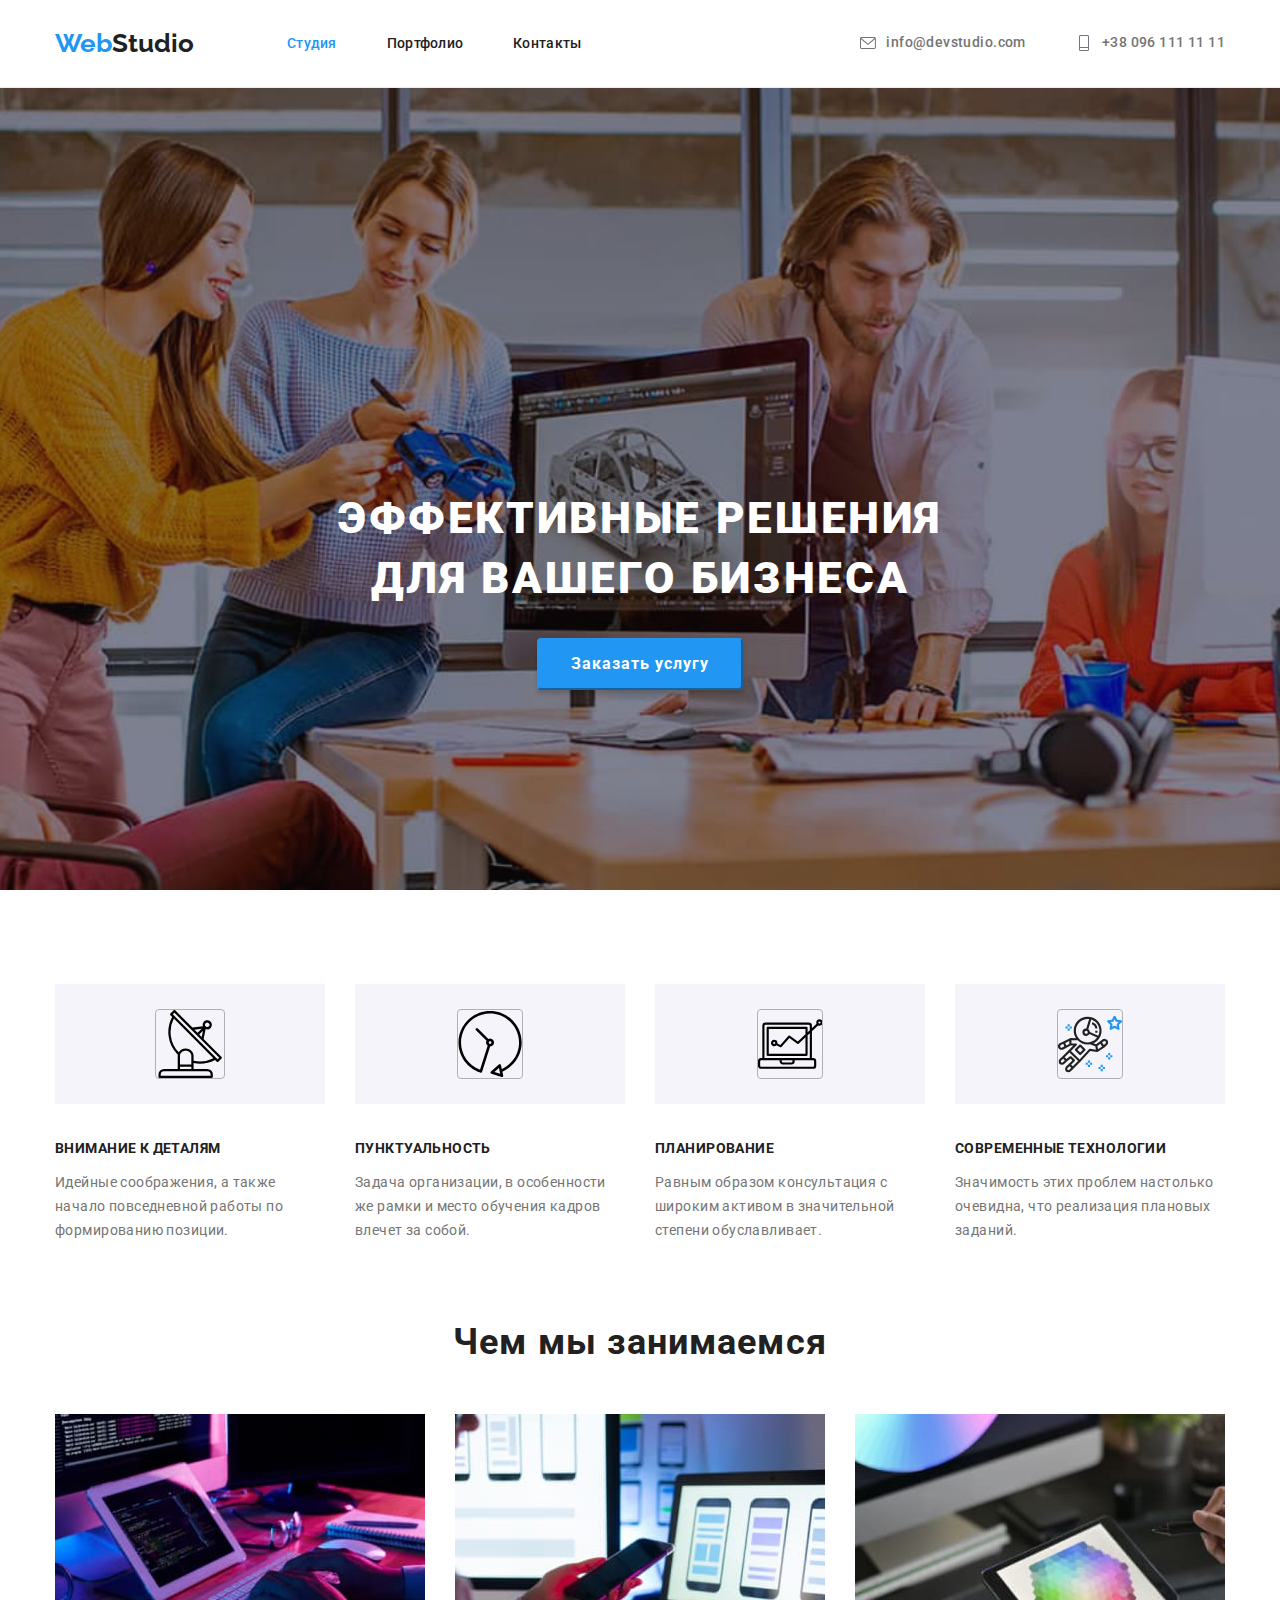
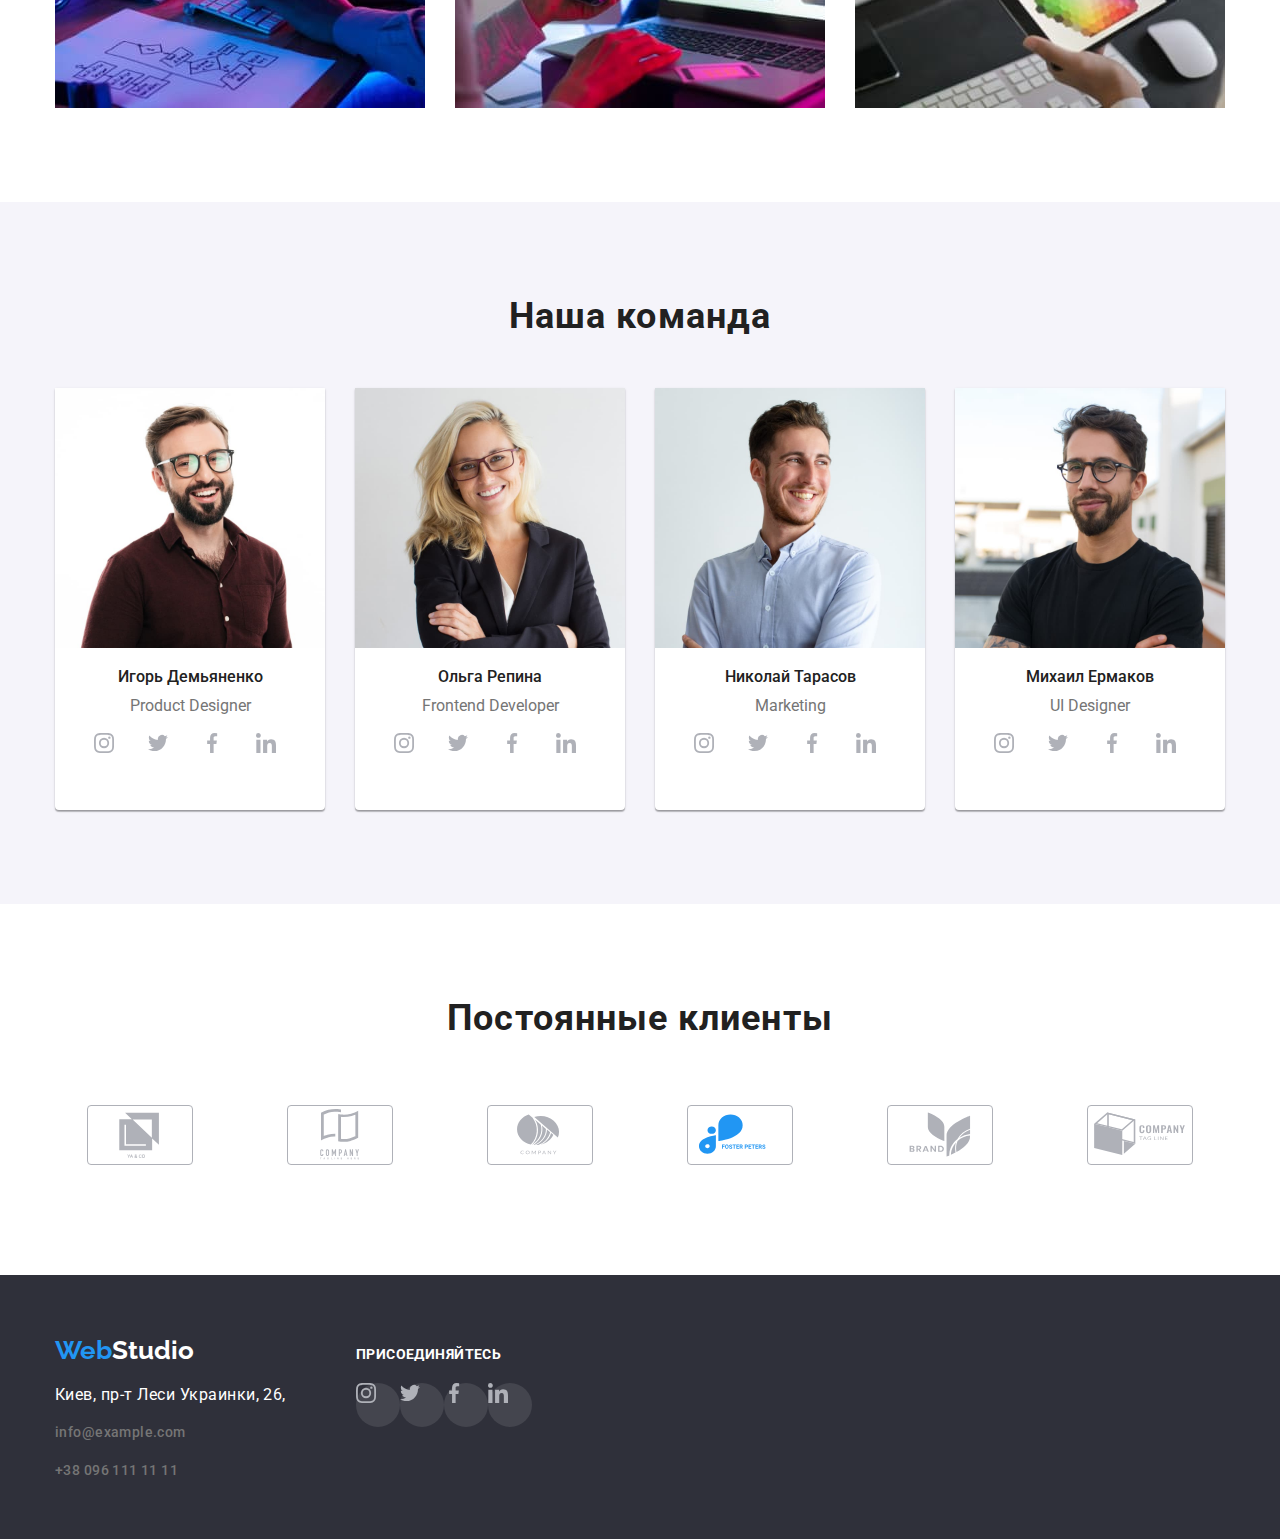
==== commit ddb9e95a: "commit" ====
--- a/index.html
+++ b/index.html
@@ -274,15 +274,15 @@
     <li class="customers-item">
         <a href="" class="customers-link">
             <svg class="customers-icon" width="106" height="60">
-                <use href="./images/symbol-defs.svg#icon-logo-5">
+                <use href="./images/symbol-defs.svg#icon-logo-2">
                 </use>
             </svg>
         </a>
     </li>
             <li class="customers-item">
                 <a href="" class="customers-link">
-                    <svg class="costomers-icon" width="106" height="60">
-                        <use href="./images/symbol-defs.svg#icon-logo-2"></use>
+                    <svg class="customers-icon" width="106" height="60">
+                        <use href="./images/symbol-defs.svg#icon-logo-3"></use>
                     </svg>
                 </a>
             </li>
@@ -290,7 +290,7 @@
         <li class="customers-item">
                             <a href="" class="customers-link">
                                 <svg class="customers-icon" width="106" height="60">
-                                    <use href="./images/symbol-defs.svg#icon-logo-3">
+                                    <use href="./images/symbol-defs.svg#icon-logo-4">
                                     </use>
                                 </svg>
                             </a>
@@ -298,7 +298,7 @@
                         <li class="customers-item">
                             <a href="" class="customers-link">
                                 <svg class="customers-icon" width="106" height="60">
-                                    <use href="./images/symbol-defs.svg#icon-logo-4">
+                                    <use href="./images/symbol-defs.svg#icon-logo-5">
                                     </use>
                                 </svg>
                             </a>
@@ -306,7 +306,7 @@
                         <li class="customers-item">
                             <a href="" class="customers-link">
                                 <svg class="customers-icon" width="106" height="60">
-                                    <use href="./images/symbol-defs.svg#icon-logo-1">
+                                    <use href="./images/symbol-defs.svg#icon-logo-6">
                                     </use>
                                 </svg>
                             </a>
--- a/css/style.css
+++ b/css/style.css
@@ -516,6 +516,7 @@
   flex-basis: calc(100% / 3 - 30px);
 }
 .project-link:hover, .project-link:focus{
+  display: block;
   box-shadow: 0px 1px 1px rgba(0, 0, 0, 0.12), 0px 4px 4px rgba(0, 0, 0, 0.06), 1px 4px 6px rgba(0, 0, 0, 0.16);
 }
 .item {
@@ -563,7 +564,14 @@
   margin-right: 10px;
 }
 .customers-icon{
-  justify-self: center;
+border: 1px solid #AFB1B8;
+box-sizing: border-box;
+border-radius: 4px;
+justify-self: center;
+}
+.customers-icon:hover, .customers-icon:focus{
+  border: var(--accent-color) ;
+  color: var(--accent-color);
 }
 .customers-list{
   
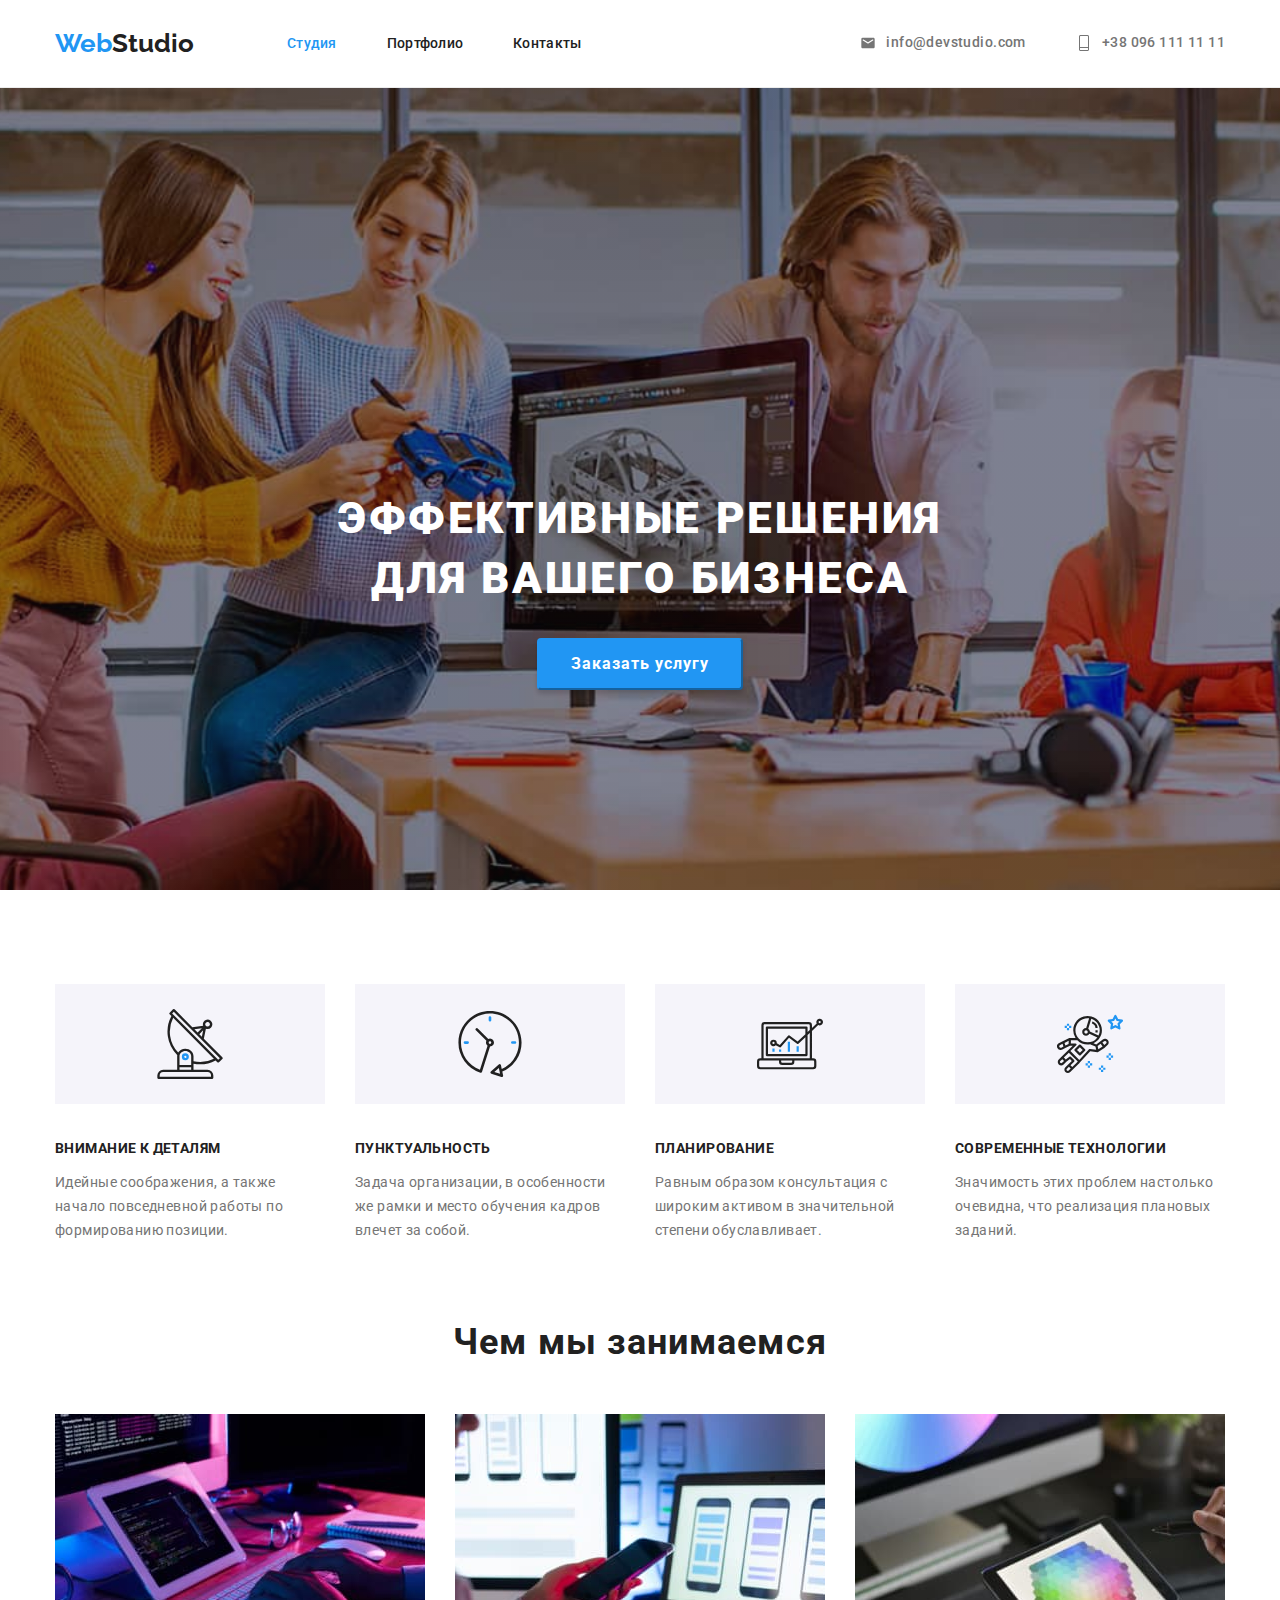
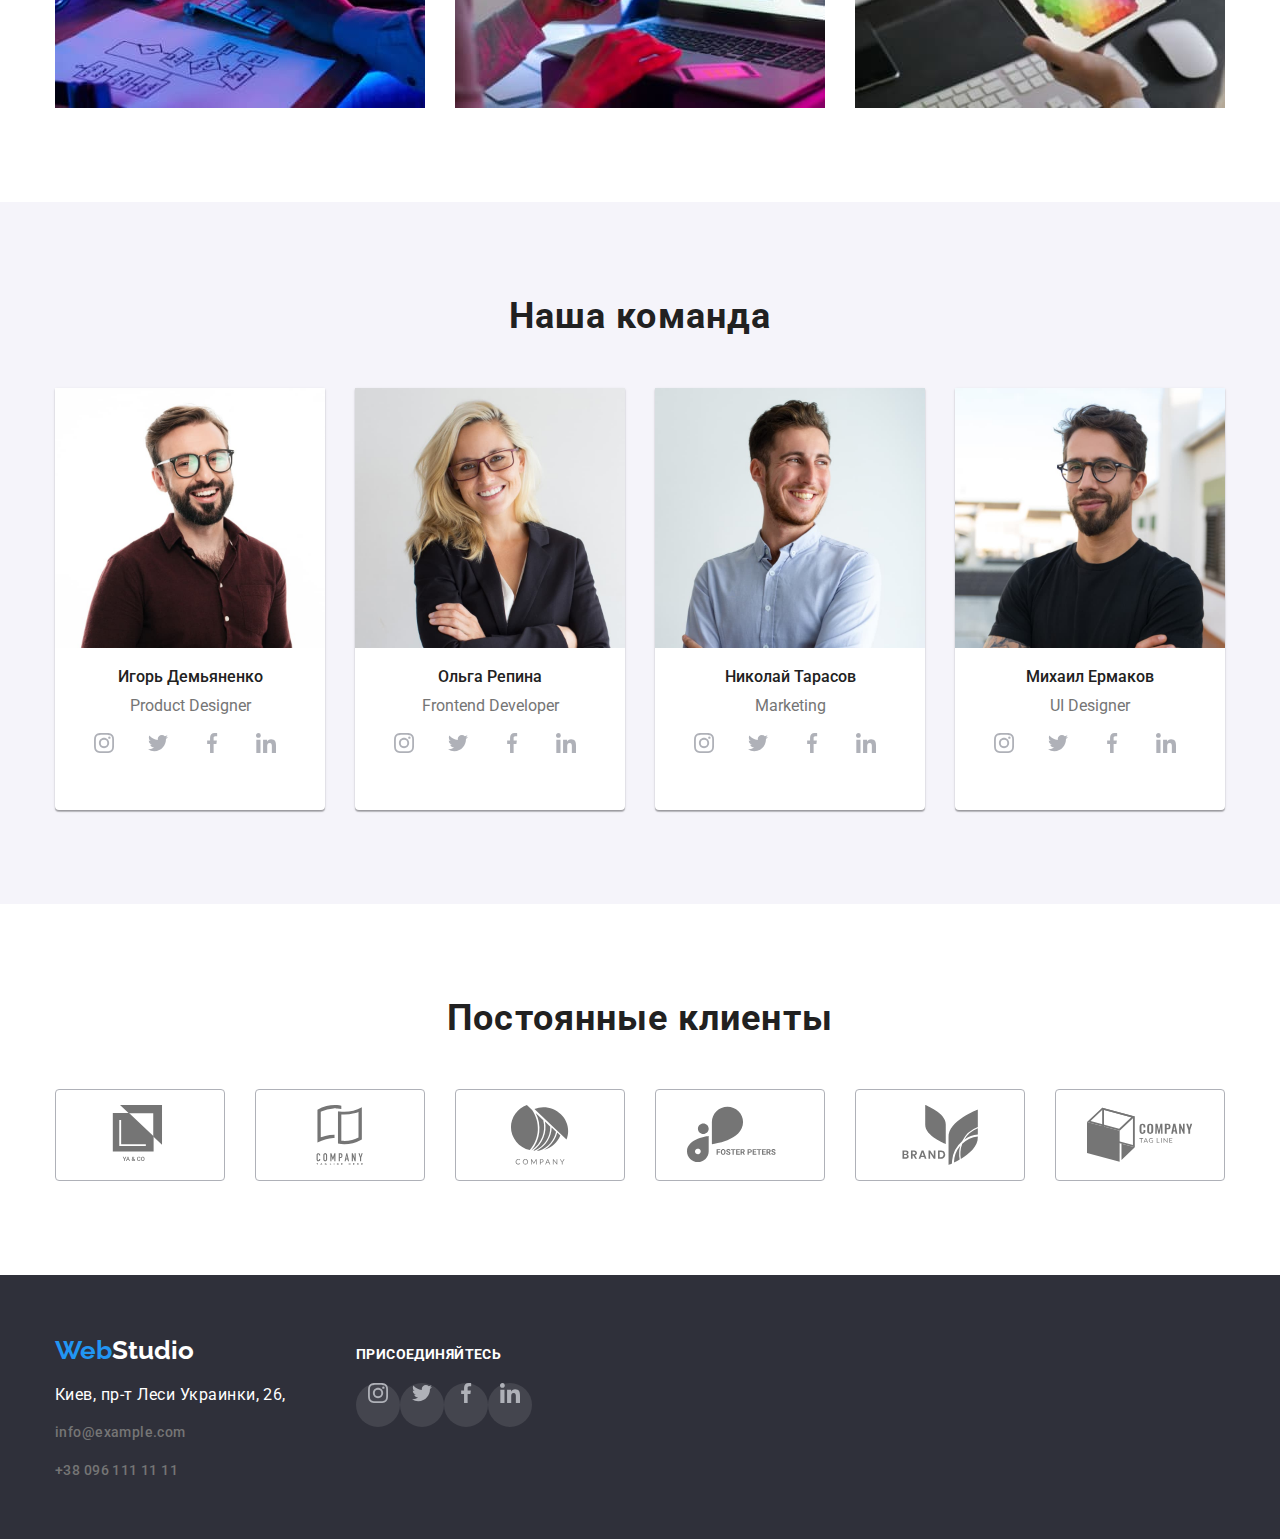
==== commit 2200b107: "commit css" ====
--- a/index.html
+++ b/index.html
@@ -29,9 +29,9 @@
                 </ul>
             </nav>
             <ul class="contacts-top">
-                <li class="site-nav-item"><a class="contacts-link" href="e-mail:info@devstudio.com"><svg class="contact-icon" width="16px" height="16px"><use href="./images/symbol-defs.svg#icon-envelope-hover"></use></svg></svg>info@devstudio.com</a>
-                </li>
-                <li class="site-nav-item"><a class="contacts-link" href="tel:+380961111111"><svg class="contact-icon" width="16px" height="16px"><use href="./images/symbol-defs.svg#icon-phone"></use></svg> +38 096 111 11 11</a></li>
+                <li class="site-nav-item"><a class="contacts-link" href="e-mail:info@devstudio.com"><svg class="contact-icon" width="16px" height="16px"><use href="./images/sprite.svg#icon-email"></use></svg></svg>info@devstudio.com</a>
+                </li>
+                <li class="site-nav-item"><a class="contacts-link" href="tel:+380961111111"><svg class="contact-icon" width="16px" height="16px"><use href="./images/sprite.svg#icon-cell"></use></svg> +38 096 111 11 11</a></li>
             </ul>
         </div>
     </header>
@@ -52,28 +52,28 @@
             <h2 class="visually-hidden">Наши преимущества</h2>
             <ul class="features">
                 <li class="features-title"><div class="features-icon"><svg class="customers-icon" width="70" height="70">
-                    <use href="./images/symbol-defs.svg#icon-vector">
+                    <use href="./images/sprite.svg#icon-antenna">
                     </use>
                 </svg></div>
                     <h3 class="features-item">Внимание к деталям</h3>
                     <p class="features-text">Идейные соображения, а также начало повседневной работы по формированию позиции.</p>
                 </li>
                 <li class="features-title"><div class="features-icon"><svg class="customers-icon" width="66" height="70">
-                        <use href="./images/symbol-defs.svg#icon-vector-1">
+                        <use href="./images/sprite.svg#icon-clock">
                         </use>
                     </svg></div>
                     <h3 class="features-item">Пунктуальность</h3>
                     <p class="features-text">Задача организации, в особенности же рамки и место обучения кадров влечет за собой.</p>
                 </li>
                 <li class="features-title"><div class="features-icon"><svg class="customers-icon" width="66" height="70">
-                        <use href="./images/symbol-defs.svg#icon-comp">
+                    <use href="./images/sprite.svg#icon-diagram"">
                         </use>
                     </svg></div>
                     <h3 class="features-item">Планирование</h3>
                     <p class="features-text">Равным образом консультация с широким активом в значительной степени обуславливает.</p>
                 </li>
                 <li class="features-title"><div class="features-icon"><svg class="customers-icon" width="66" height="70">
-                        <use href="./images/symbol-defs.svg#icon-astronaut">
+                    <use href="./images/sprite.svg#icon-astronaut">
                         </use>
                     </svg></div>
                     <h3 class="features-item">Современные технологии</h3>
@@ -105,7 +105,7 @@
                         <li class="sotial-item">
                             <a href="" class="sotial-link">
                                 <svg class="sotial-icon" width="20" heigth="20">
-                                    <use href="./images/symbol-defs.svg#icon-instagram">
+                                    <use href="./images/sprite.svg#icon-instagram">
                                     </use>
                                 </svg>
                             </a>
@@ -113,14 +113,14 @@
                         <li class="sotial-item">
                             <a href="" class="sotial-link">
                                 <svg class="sotial-icon" width="20" height="20">
-                                    <use href="./images/symbol-defs.svg#icon-twitter">
+                                    <use href="./images/sprite.svg#icon-twitter">
                                     </use>
                                 </svg>
                             </a>
                         </li><li class="sotial-item">
                             <a href="" class="sotial-link">
                                 <svg class="sotial-icon" width="20" height="20">
-                                    <use href="./images/symbol-defs.svg#icon-facebook">
+                                    <use href="./images/sprite.svg#icon-facebook">
                                     </use>
                                 </svg>
                             </a>
@@ -128,7 +128,7 @@
                         <li class="sotial-item">
                             <a href="" class="sotial-link">
                                 <svg class="sotial-icon" width="20" height="20">
-                                    <use href="./images/symbol-defs.svg#icon-linkedin">
+                                    <use href="./images/sprite.svg#icon-linkedin">
                                     </use>
                                 </svg>
                             </a>
@@ -146,26 +146,26 @@
                         <li class="sotial-item">
                             <a href="" class="sotial-link">
                                 <svg class="sotial-icon" width="20" heigth="20">
-                                    <use href="./images/symbol-defs.svg#icon-instagram"></use>
-                                </svg>
-                            </a>
-                        </li>
-                        <li class="sotial-item">
-                            <a href="" class="sotial-link">
-                                <svg class="sotial-icon" width="20" heigth="20">
-                                    <use href="./images/symbol-defs.svg#icon-twitter"></use></svg>
-                            </a>
-                        </li>
-                        <li class="sotial-item">
-                            <a href="" class="sotial-link">
-                                <svg class="sotial-icon" width="20" heigth="20">
-                                    <use href="./images/symbol-defs.svg#icon-facebook"></use></svg>
-                            </a>
-                        </li>
-                        <li class="sotial-item">
-                            <a href="" class="sotial-link">
-                                <svg class="sotial-icon" width="20" heigth="20">
-                                    <use href="./images/symbol-defs.svg#icon-linkedin"></use></svg>
+                                    <use href="./images/sprite.svg#icon-instagram"></use>
+                                </svg>
+                            </a>
+                        </li>
+                        <li class="sotial-item">
+                            <a href="" class="sotial-link">
+                                <svg class="sotial-icon" width="20" heigth="20">
+                                    <use href="./images/sprite.svg#icon-twitter"></use></svg>
+                            </a>
+                        </li>
+                        <li class="sotial-item">
+                            <a href="" class="sotial-link">
+                                <svg class="sotial-icon" width="20" heigth="20">
+                                    <use href="./images/sprite.svg#icon-facebook"></use></svg>
+                            </a>
+                        </li>
+                        <li class="sotial-item">
+                            <a href="" class="sotial-link">
+                                <svg class="sotial-icon" width="20" heigth="20">
+                                    <use href="./images/sprite.svg#icon-linkedin"></use></svg>
                             </a>
                         </li>
                     </ul>
@@ -181,29 +181,29 @@
                         <li class="sotial-item">
                             <a href="" class="sotial-link">
                                 <svg class="sotial-icon" width="20" heigth="20">
-                                    <use href="./images/symbol-defs.svg#icon-instagram"></use></svg>
-                            </a>
-                        </li>
-                        <li class="sotial-item">
-                            <a href="" class="sotial-link">
-                                <svg class="sotial-icon" width="20" heigth="20">
-                                    <use href="./images/symbol-defs.svg#icon-twitter">
-                                    </use>
-                                </svg>
-                            </a>
-                        </li>
-                        <li class="sotial-item">
-                            <a href="" class="sotial-link">
-                                <svg class="sotial-icon" width="20" heigth="20">
-                                    <use href="./images/symbol-defs.svg#icon-facebook">
-                                    </use>
-                                </svg>
-                            </a>
-                        </li>
-                        <li class="sotial-item">
-                            <a href="" class="sotial-link">
-                                <svg class="sotial-icon" width="20" heigth="20">
-                                    <use href="./images/symbol-defs.svg#icon-linkedin">
+                                    <use href="./images/sprite.svg#icon-instagram"></use></svg>
+                            </a>
+                        </li>
+                        <li class="sotial-item">
+                            <a href="" class="sotial-link">
+                                <svg class="sotial-icon" width="20" heigth="20">
+                                    <use href="./images/sprite.svg#icon-twitter">
+                                    </use>
+                                </svg>
+                            </a>
+                        </li>
+                        <li class="sotial-item">
+                            <a href="" class="sotial-link">
+                                <svg class="sotial-icon" width="20" heigth="20">
+                                    <use href="./images/sprite.svg#icon-facebook">
+                                    </use>
+                                </svg>
+                            </a>
+                        </li>
+                        <li class="sotial-item">
+                            <a href="" class="sotial-link">
+                                <svg class="sotial-icon" width="20" heigth="20">
+                                    <use href="./images/sprite.svg#icon-linkedin">
                                     </use>
                                 </svg>
                             </a>
@@ -220,31 +220,31 @@
                         <li class="sotial-item">
                             <a href="" class="sotial-link">
                                 <svg class="sotial-icon" width="20" heigth="20">
-                                    <use href="./images/symbol-defs.svg#icon-instagram">
-                                    </use>
-                                </svg>
-                            </a>
-                        </li>
-                        <li class="sotial-item">
-                            <a href="" class="sotial-link">
-                                <svg class="sotial-icon" width="20" heigth="20">
-                                    <use href="./images/symbol-defs.svg#icon-twitter">
-                                    </use>
-                                </svg>
-                            </a>
-                        </li>
-                        <li class="sotial-item">
-                            <a href="" class="sotial-link">
-                                <svg class="sotial-icon" width="20" heigth="20">
-                                    <use href="./images/symbol-defs.svg#icon-facebook">
-                                    </use>
-                                </svg>
-                            </a>
-                        </li>
-                        <li class="sotial-item">
-                            <a href="" class="sotial-link">
-                                <svg class="sotial-icon" width="20" heigth="20">
-                                    <use href="./images/symbol-defs.svg#icon-linkedin">
+                                    <use href="./images/sprite.svg#icon-instagram">
+                                    </use>
+                                </svg>
+                            </a>
+                        </li>
+                        <li class="sotial-item">
+                            <a href="" class="sotial-link">
+                                <svg class="sotial-icon" width="20" heigth="20">
+                                    <use href="./images/sprite.svg#icon-twitter">
+                                    </use>
+                                </svg>
+                            </a>
+                        </li>
+                        <li class="sotial-item">
+                            <a href="" class="sotial-link">
+                                <svg class="sotial-icon" width="20" heigth="20">
+                                    <use href="./images/sprite.svg#icon-facebook">
+                                    </use>
+                                </svg>
+                            </a>
+                        </li>
+                        <li class="sotial-item">
+                            <a href="" class="sotial-link">
+                                <svg class="sotial-icon" width="20" heigth="20">
+                                    <use href="./images/sprite.svg#icon-linkedin">
                                     </use>
                                 </svg>
                             </a>
@@ -266,7 +266,7 @@
        <li class="customers-item">
                 <a href="" class="customers-link">
                     <svg class="customers-icon" width="106" height="60">
-                        <use href="./images/symbol-defs.svg#icon-logo">
+                        <use href="./images/sprite.svg#icon-logo-one">
                         </use>
                     </svg>
                 </a>
@@ -274,7 +274,7 @@
     <li class="customers-item">
         <a href="" class="customers-link">
             <svg class="customers-icon" width="106" height="60">
-                <use href="./images/symbol-defs.svg#icon-logo-2">
+                <use href="./images/sprite.svg#icon-logo-two">
                 </use>
             </svg>
         </a>
@@ -282,7 +282,7 @@
             <li class="customers-item">
                 <a href="" class="customers-link">
                     <svg class="customers-icon" width="106" height="60">
-                        <use href="./images/symbol-defs.svg#icon-logo-3"></use>
+                        <use href="./images/sprite.svg#icon-logo-three"></use>
                     </svg>
                 </a>
             </li>
@@ -290,7 +290,7 @@
         <li class="customers-item">
                             <a href="" class="customers-link">
                                 <svg class="customers-icon" width="106" height="60">
-                                    <use href="./images/symbol-defs.svg#icon-logo-4">
+                                    <use href="./images/sprite.svg#icon-logo-four">
                                     </use>
                                 </svg>
                             </a>
@@ -298,7 +298,7 @@
                         <li class="customers-item">
                             <a href="" class="customers-link">
                                 <svg class="customers-icon" width="106" height="60">
-                                    <use href="./images/symbol-defs.svg#icon-logo-5">
+                                    <use href="./images/sprite.svg#icon-logo-five">
                                     </use>
                                 </svg>
                             </a>
@@ -306,7 +306,7 @@
                         <li class="customers-item">
                             <a href="" class="customers-link">
                                 <svg class="customers-icon" width="106" height="60">
-                                    <use href="./images/symbol-defs.svg#icon-logo-6">
+                                    <use href="./images/sprite.svg#icon-logo-six">
                                     </use>
                                 </svg>
                             </a>
@@ -346,7 +346,7 @@
                 <li class="join-item">
                     <a href="./index.html" class="join-link">
                         <svg class="join-icon" width="20" height="20">
-                            <use href="./images/symbol-defs.svg#icon-instagram">
+                            <use href="./images/sprite.svg#icon-instagram">
                             </use>
                         </svg>
                     </a>
@@ -354,7 +354,7 @@
                 <li class="join-item">
                     <a href="./index.html" class="join-link">
                         <svg class="join-icon" width="20" height="20">
-                            <use href="./images/symbol-defs.svg#icon-twitter">
+                            <use href="./images/sprite.svg#icon-twitter">
                             </use>
                         </svg>
                     </a>
@@ -362,7 +362,7 @@
                 <li class="join-item">
                     <a href="./index.html" class="join-link">
                         <svg class="join-icon" width="20" height="20">
-                            <use href="./images/symbol-defs.svg#icon-facebook">
+                            <use href="./images/sprite.svg#icon-facebook">
                             </use>
                         </svg>
                     </a>
@@ -370,7 +370,7 @@
                 <li class="join-item">
                     <a href="./index.html" class="join-link">
                         <svg class="join-icon" width="20" height="20">
-                            <use href="./images/symbol-defs.svg#icon-linkedin">
+                            <use href="./images/sprite.svg#icon-linkedin">
                             </use>
                         </svg>
                     </a>
--- a/css/style.css
+++ b/css/style.css
@@ -461,7 +461,6 @@
 }
 .nav-button-item:hover .nav-button-item:focus {
   background-color: var(--accent-color);
-  color: var(--main-bg-color);
   box-shadow: 0px 3px 1px rgba(0, 0, 0, 0.1), 0px 1px 2px rgba(0, 0, 0, 0.08),
     0px 2px 2px rgba(0, 0, 0, 0.12);
 }
@@ -564,9 +563,7 @@
   margin-right: 10px;
 }
 .customers-icon{
-border: 1px solid #AFB1B8;
-box-sizing: border-box;
-border-radius: 4px;
+
 justify-self: center;
 }
 .customers-icon:hover, .customers-icon:focus{
@@ -589,8 +586,9 @@
   align-items: center;
   justify-content: center;
 }
-.sotial-link:hover, .sotial-link:focus{
-  background-color: var(--accent-color);
+.sotial-link:hover, .sotial-link:focus {
+     background-color: var(--accent-color);
+    
 }
 .sotial-icon{
 fill:currentColor;
@@ -641,11 +639,18 @@
   align-items: center;
   justify-content: center;
   border-radius: 4px;
-}
+  border: 1px solid #AFB1B8;
+box-sizing: border-box;
+}
+.customers-link:hover,.customers-link:focus{
+  border-color: var(--accent-color) ;
+  color: var(--accent-color);
+}
+
 .icon{
   margin-right: 10px;
 }
-.costomers-icon{
+.customers-icon{
    fill:currentColor;
 }
 .join{
@@ -667,6 +672,7 @@
 background-color: rgba(255, 255, 255, 0.1);
 border-radius: 50%;
 display: flex;
+justify-content: center;
 }
 .join-list{
  display: flex;
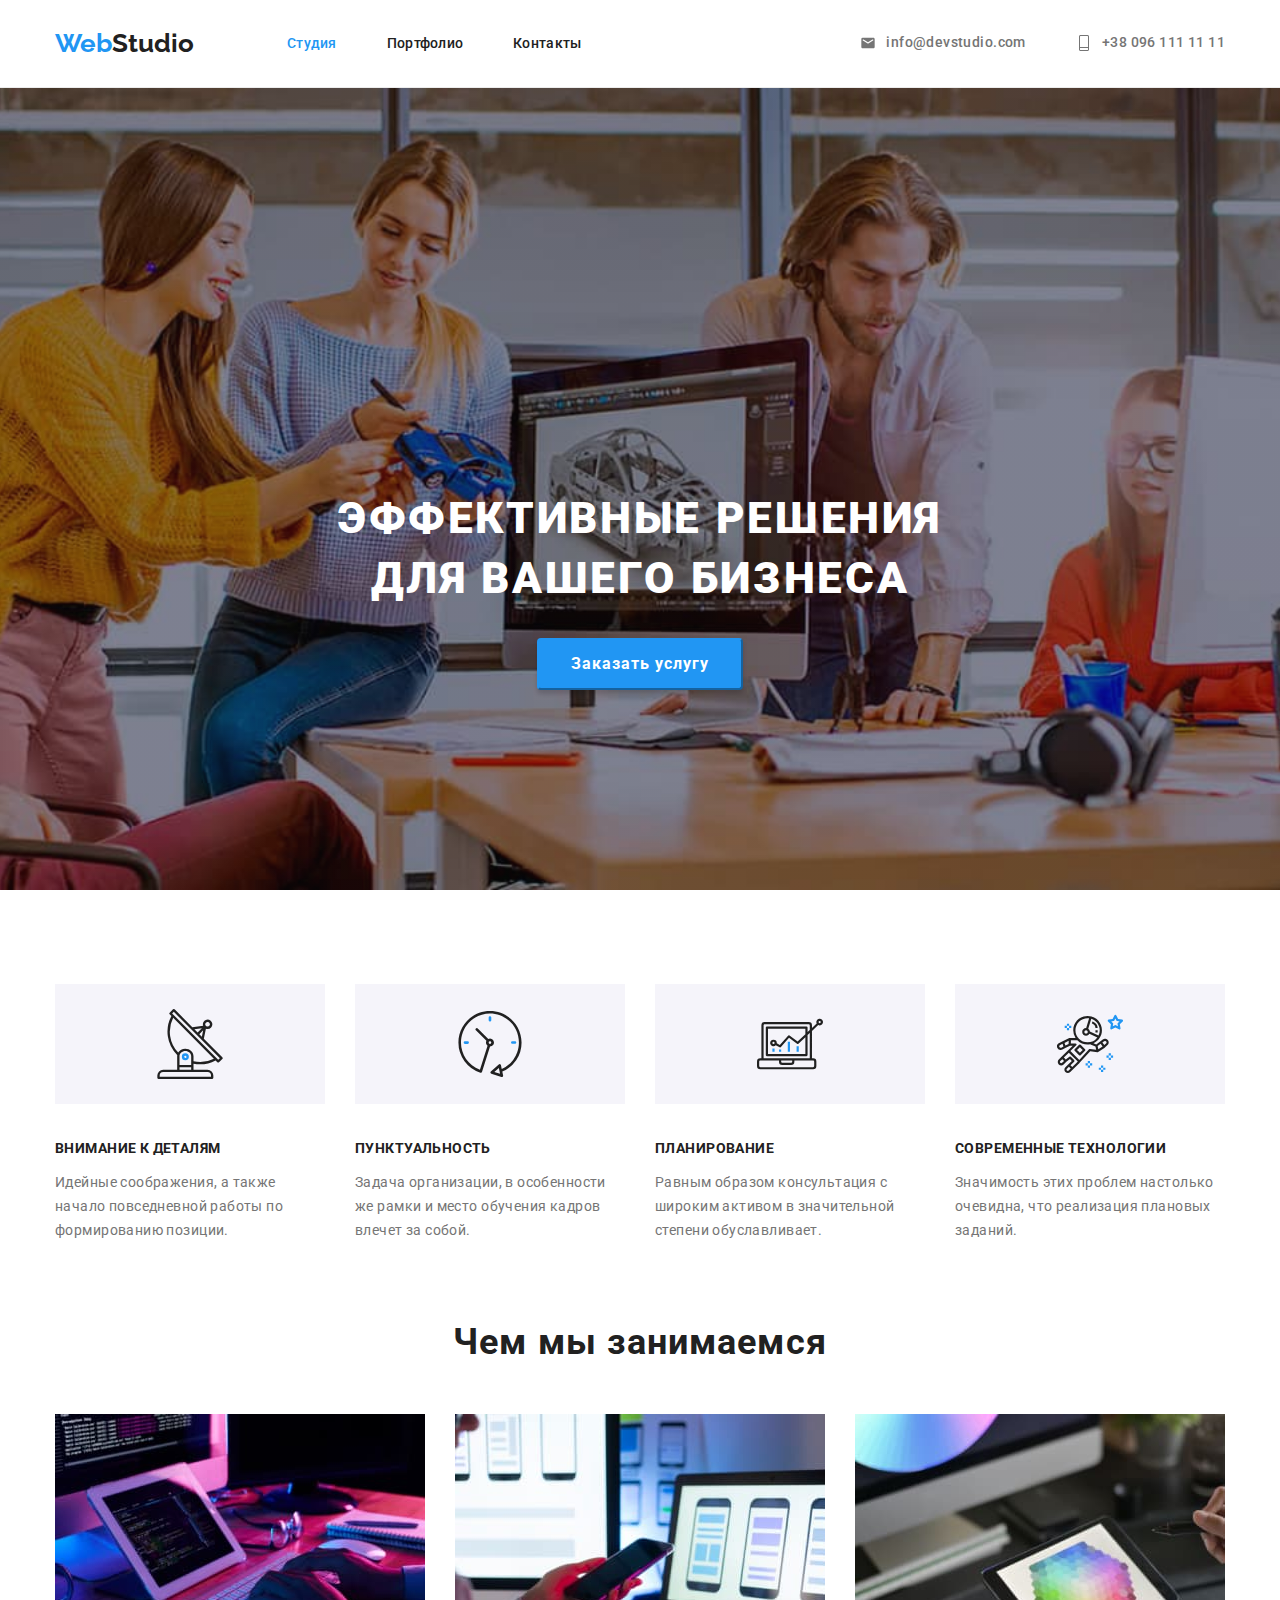
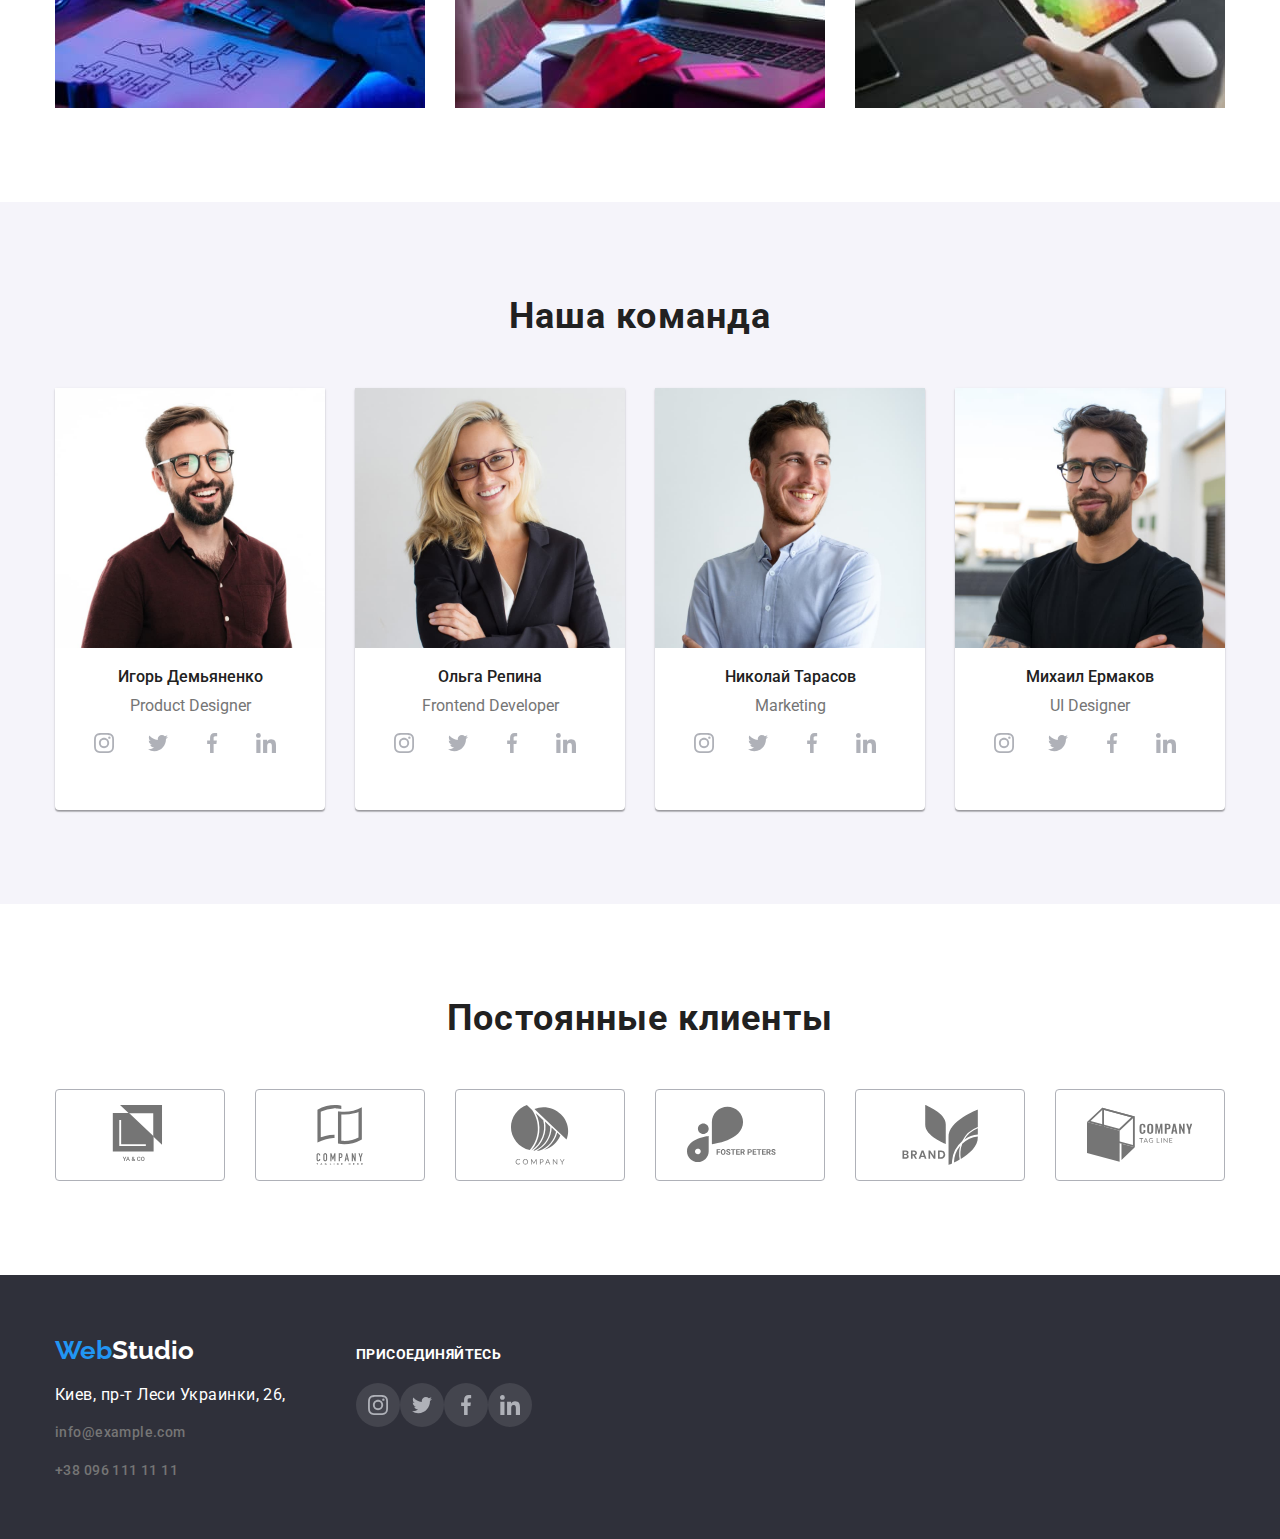
==== commit 64ed0346: "commit css" ====
--- a/index.html
+++ b/index.html
@@ -104,7 +104,7 @@
                     <ul class="team-sotial social-list">
                         <li class="sotial-item">
                             <a href="" class="sotial-link">
-                                <svg class="sotial-icon" width="20" heigth="20">
+                                <svg class="sotial-icon" width="20" height="20">
                                     <use href="./images/sprite.svg#icon-instagram">
                                     </use>
                                 </svg>
@@ -180,13 +180,13 @@
                     <ul class="team-sotial list social-list">
                         <li class="sotial-item">
                             <a href="" class="sotial-link">
-                                <svg class="sotial-icon" width="20" heigth="20">
+                                <svg class="sotial-icon" width="20" height="20">
                                     <use href="./images/sprite.svg#icon-instagram"></use></svg>
                             </a>
                         </li>
                         <li class="sotial-item">
                             <a href="" class="sotial-link">
-                                <svg class="sotial-icon" width="20" heigth="20">
+                                <svg class="sotial-icon" width="20" height="20">
                                     <use href="./images/sprite.svg#icon-twitter">
                                     </use>
                                 </svg>
@@ -194,7 +194,7 @@
                         </li>
                         <li class="sotial-item">
                             <a href="" class="sotial-link">
-                                <svg class="sotial-icon" width="20" heigth="20">
+                                <svg class="sotial-icon" width="20" height="20">
                                     <use href="./images/sprite.svg#icon-facebook">
                                     </use>
                                 </svg>
@@ -202,7 +202,7 @@
                         </li>
                         <li class="sotial-item">
                             <a href="" class="sotial-link">
-                                <svg class="sotial-icon" width="20" heigth="20">
+                                <svg class="sotial-icon" width="20" height="20">
                                     <use href="./images/sprite.svg#icon-linkedin">
                                     </use>
                                 </svg>
@@ -219,7 +219,7 @@
                     <ul class="team-sotial list social-list">
                         <li class="sotial-item">
                             <a href="" class="sotial-link">
-                                <svg class="sotial-icon" width="20" heigth="20">
+                                <svg class="sotial-icon" width="20" height="20">
                                     <use href="./images/sprite.svg#icon-instagram">
                                     </use>
                                 </svg>
@@ -227,7 +227,7 @@
                         </li>
                         <li class="sotial-item">
                             <a href="" class="sotial-link">
-                                <svg class="sotial-icon" width="20" heigth="20">
+                                <svg class="sotial-icon" width="20" height="20">
                                     <use href="./images/sprite.svg#icon-twitter">
                                     </use>
                                 </svg>
@@ -235,7 +235,7 @@
                         </li>
                         <li class="sotial-item">
                             <a href="" class="sotial-link">
-                                <svg class="sotial-icon" width="20" heigth="20">
+                                <svg class="sotial-icon" width="20" height="20">
                                     <use href="./images/sprite.svg#icon-facebook">
                                     </use>
                                 </svg>
@@ -243,7 +243,7 @@
                         </li>
                         <li class="sotial-item">
                             <a href="" class="sotial-link">
-                                <svg class="sotial-icon" width="20" heigth="20">
+                                <svg class="sotial-icon" width="20" height="20">
                                     <use href="./images/sprite.svg#icon-linkedin">
                                     </use>
                                 </svg>
--- a/css/style.css
+++ b/css/style.css
@@ -459,10 +459,17 @@
   border-radius: 4px;
   background: #f5f4fa;
 }
-.nav-button-item:hover .nav-button-item:focus {
+.nav-button-item:hover{
   background-color: var(--accent-color);
+  color: var(--main-bg-color);
   box-shadow: 0px 3px 1px rgba(0, 0, 0, 0.1), 0px 1px 2px rgba(0, 0, 0, 0.08),
-    0px 2px 2px rgba(0, 0, 0, 0.12);
+  0px 2px 2px rgba(0, 0, 0, 0.12);
+}
+.nav-button-item:focus{
+background-color: var(--accent-color);
+  color: var(--main-bg-color);
+  box-shadow: 0px 3px 1px rgba(0, 0, 0, 0.1), 0px 1px 2px rgba(0, 0, 0, 0.08),
+  0px 2px 2px rgba(0, 0, 0, 0.12);
 }
 .nav-title:not(:last-child) {
   margin-right: 8px;
@@ -563,7 +570,6 @@
   margin-right: 10px;
 }
 .customers-icon{
-
 justify-self: center;
 }
 .customers-icon:hover, .customers-icon:focus{
@@ -595,6 +601,8 @@
 }
 .sotial-link:hover, .sotial-link:focus{
   fill: var(--accent-color);
+  color: var(--main-bg-color);
+
 }
 .sotial-link{
   width: 100%;
@@ -673,6 +681,7 @@
 border-radius: 50%;
 display: flex;
 justify-content: center;
+align-items: center;
 }
 .join-list{
  display: flex;
@@ -684,19 +693,12 @@
   background-color: var(--accent-color);
 }
 .join-icon{
-  width: 20px;
+width: 20px;
 height: 20px;
-
-}
-.join-icon{
-fill: currentColor;
 }
 .join-link:hover, .join-link:focus{
 background-color: var(--accent-color);
 color: #ffffff ;
-}
-.join-link{
-  fill: currentColor;
 }
 .join-link{
   color: rgba(175, 177, 184, 1);
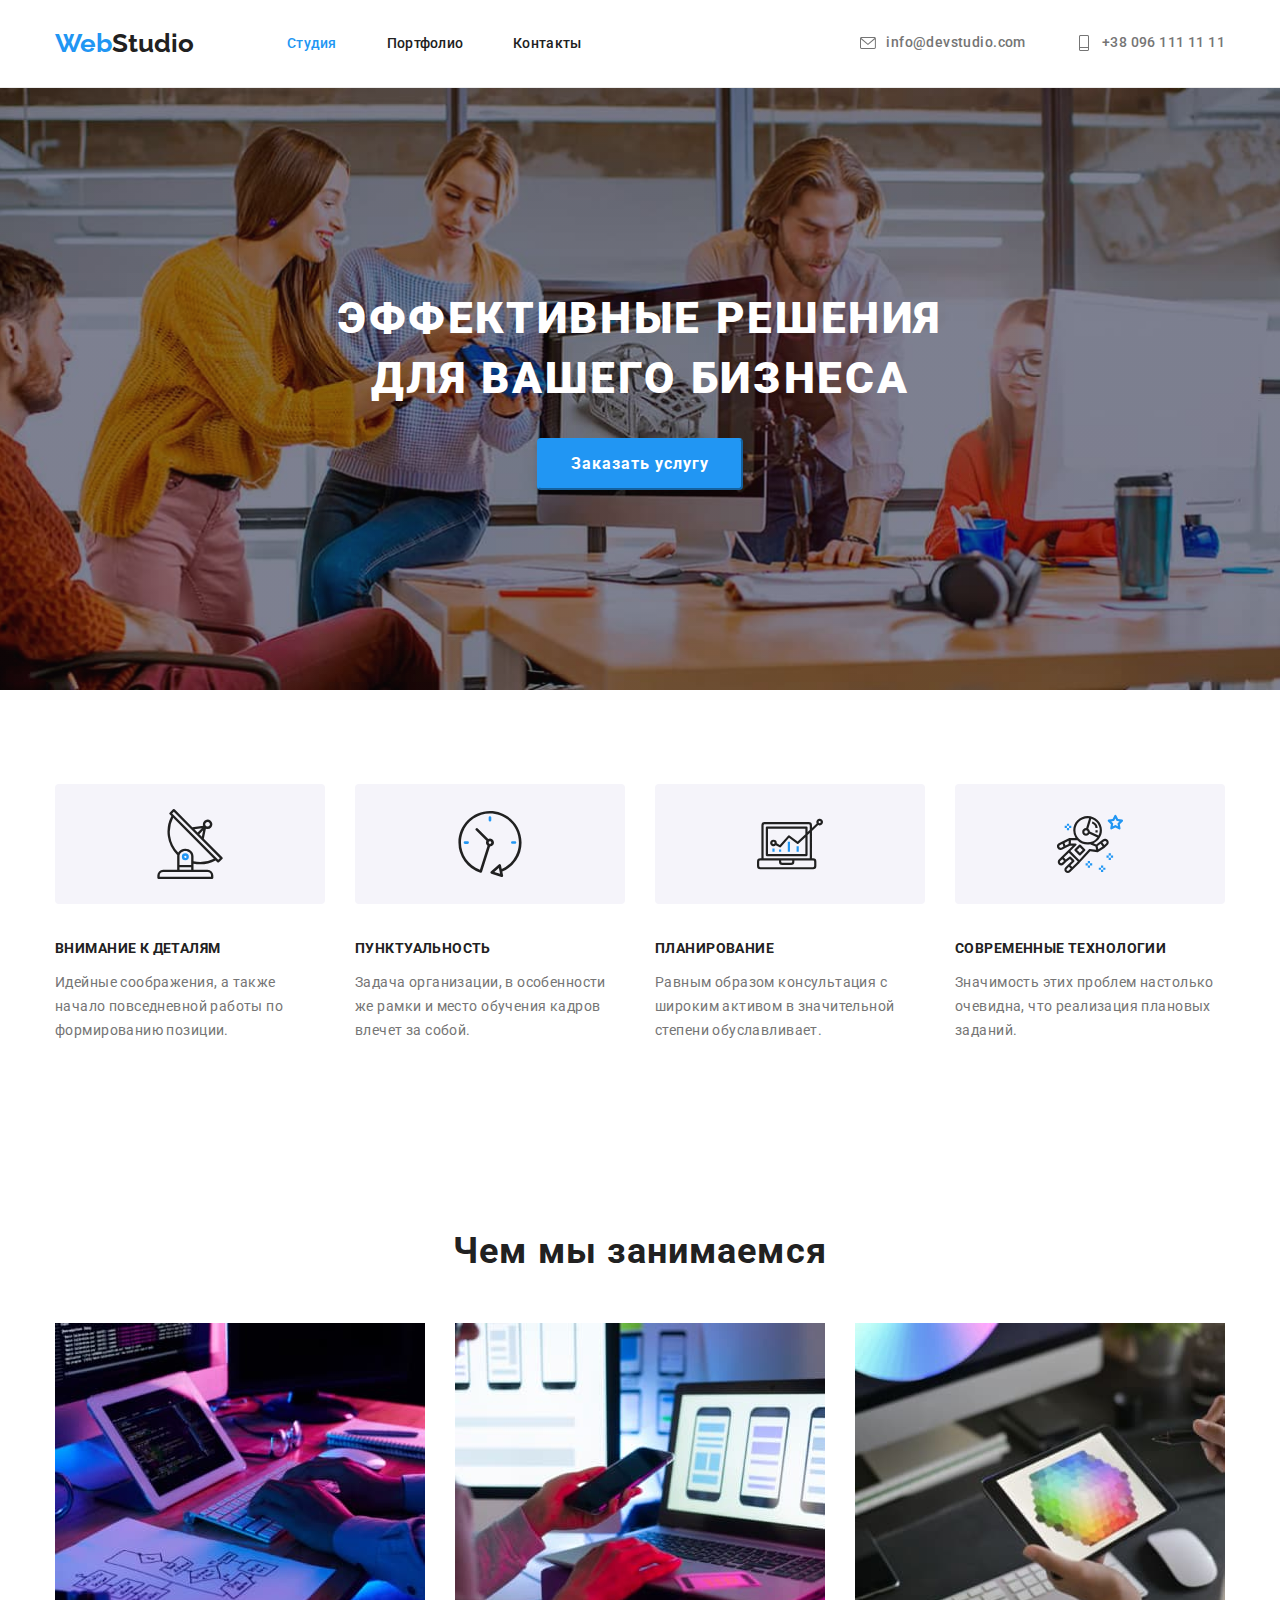
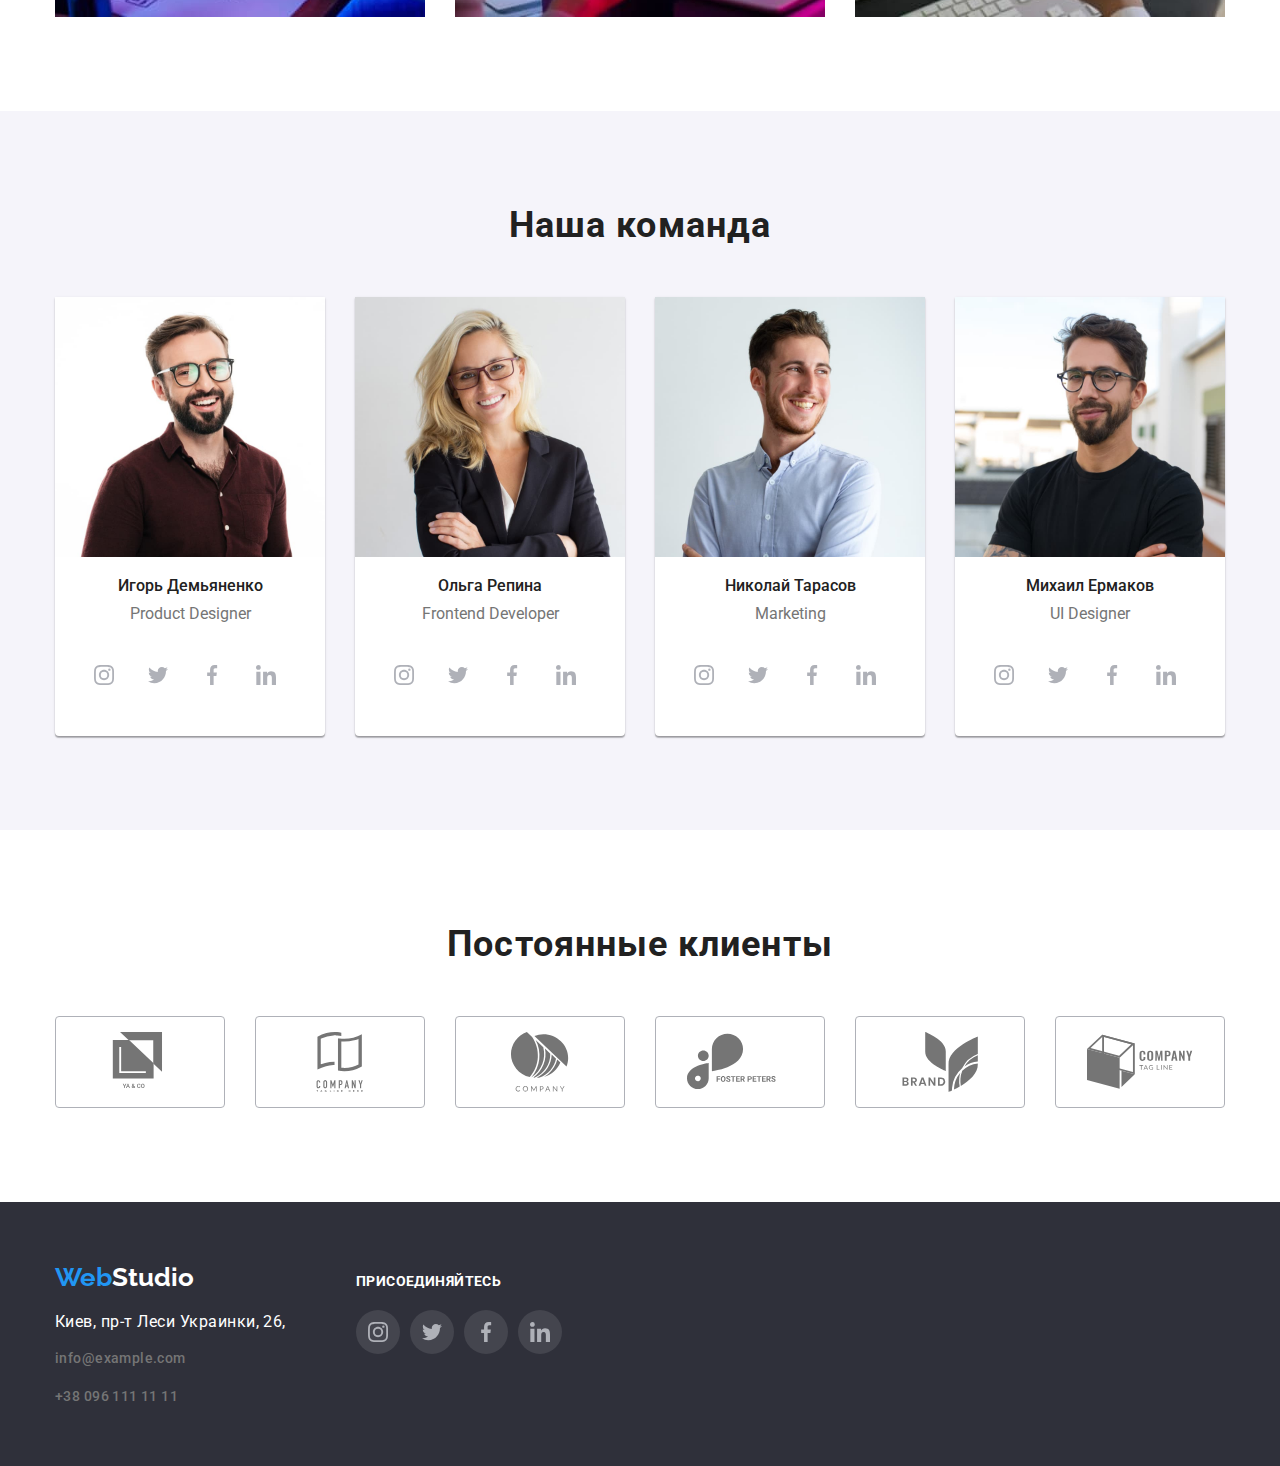
==== commit ef3879b5: "commit css" ====
--- a/index.html
+++ b/index.html
@@ -29,7 +29,7 @@
                 </ul>
             </nav>
             <ul class="contacts-top">
-                <li class="site-nav-item"><a class="contacts-link" href="e-mail:info@devstudio.com"><svg class="contact-icon" width="16px" height="16px"><use href="./images/sprite.svg#icon-email"></use></svg></svg>info@devstudio.com</a>
+                <li class="site-nav-item"><a class="contacts-link" href="e-mail:info@devstudio.com"><svg class="contact-icon" width="16px" height="16px"><use href="./images/sprite.svg#icon-envelope"></use></svg></svg>info@devstudio.com</a>
                 </li>
                 <li class="site-nav-item"><a class="contacts-link" href="tel:+380961111111"><svg class="contact-icon" width="16px" height="16px"><use href="./images/sprite.svg#icon-cell"></use></svg> +38 096 111 11 11</a></li>
             </ul>
--- a/css/style.css
+++ b/css/style.css
@@ -141,6 +141,7 @@
 }
 .contacts-link {
   display: flex;
+  align-items: center;
   margin-left: auto;
   list-style: none;
   font-weight: 500;
@@ -219,8 +220,8 @@
 }
 .contacts-item:not(:last-child){
   margin-right: 50px;}
+
 .header {
-  display: flex;
   border-bottom: 1px solid #ececec;
 }
 .contacts-icon{
@@ -253,7 +254,6 @@
   text-align: center;
   letter-spacing: 0.06em;
   text-transform: uppercase;
-  padding-top: 200px;
   color: #ffffff;
   margin-bottom: 30px;
   color: var(--main-bg-color);
@@ -274,11 +274,8 @@
 }
 .features-title{
   display: inline-block;
-  height: 120px;
   line-height: 1.7;
   color: var(--main-title-color);
-  background-color:rgba(245, 244, 250, 1);
-  margin-bottom: 30px;
 }
 .features-item {
   display: inline-block;
@@ -579,7 +576,7 @@
 .customers-list{
   
 }
-.sotial-item:last-child{
+.sotial-item:not(:last-child){
    margin-right: 10px;
 }
 .sotial-link{
@@ -597,6 +594,8 @@
     
 }
 .sotial-icon{
+  justify-content: center;
+  align-content: center;
 fill:currentColor;
 }
 .sotial-link:hover, .sotial-link:focus{
@@ -623,7 +622,8 @@
 .team-sotial {
   display: flex;
   justify-content: center;
-  margin-bottom: 30px;
+padding-top: 24px;
+padding-bottom: 24px;
 }
 .customers-list{
 list-style: none;
@@ -668,7 +668,7 @@
 width: 44px;
 height: 44px;
 }
-.join-item:last-child{
+.join-item:not(:last-child){
   margin-right: 10px;
 }
 
@@ -687,15 +687,14 @@
  display: flex;
 }
 .join-icon{
+width: 20px;
+height: 20px;
 fill: currentColor;
 }
 .join-icon:hover, .join-link:focus{
   background-color: var(--accent-color);
 }
-.join-icon{
-width: 20px;
-height: 20px;
-}
+
 .join-link:hover, .join-link:focus{
 background-color: var(--accent-color);
 color: #ffffff ;
